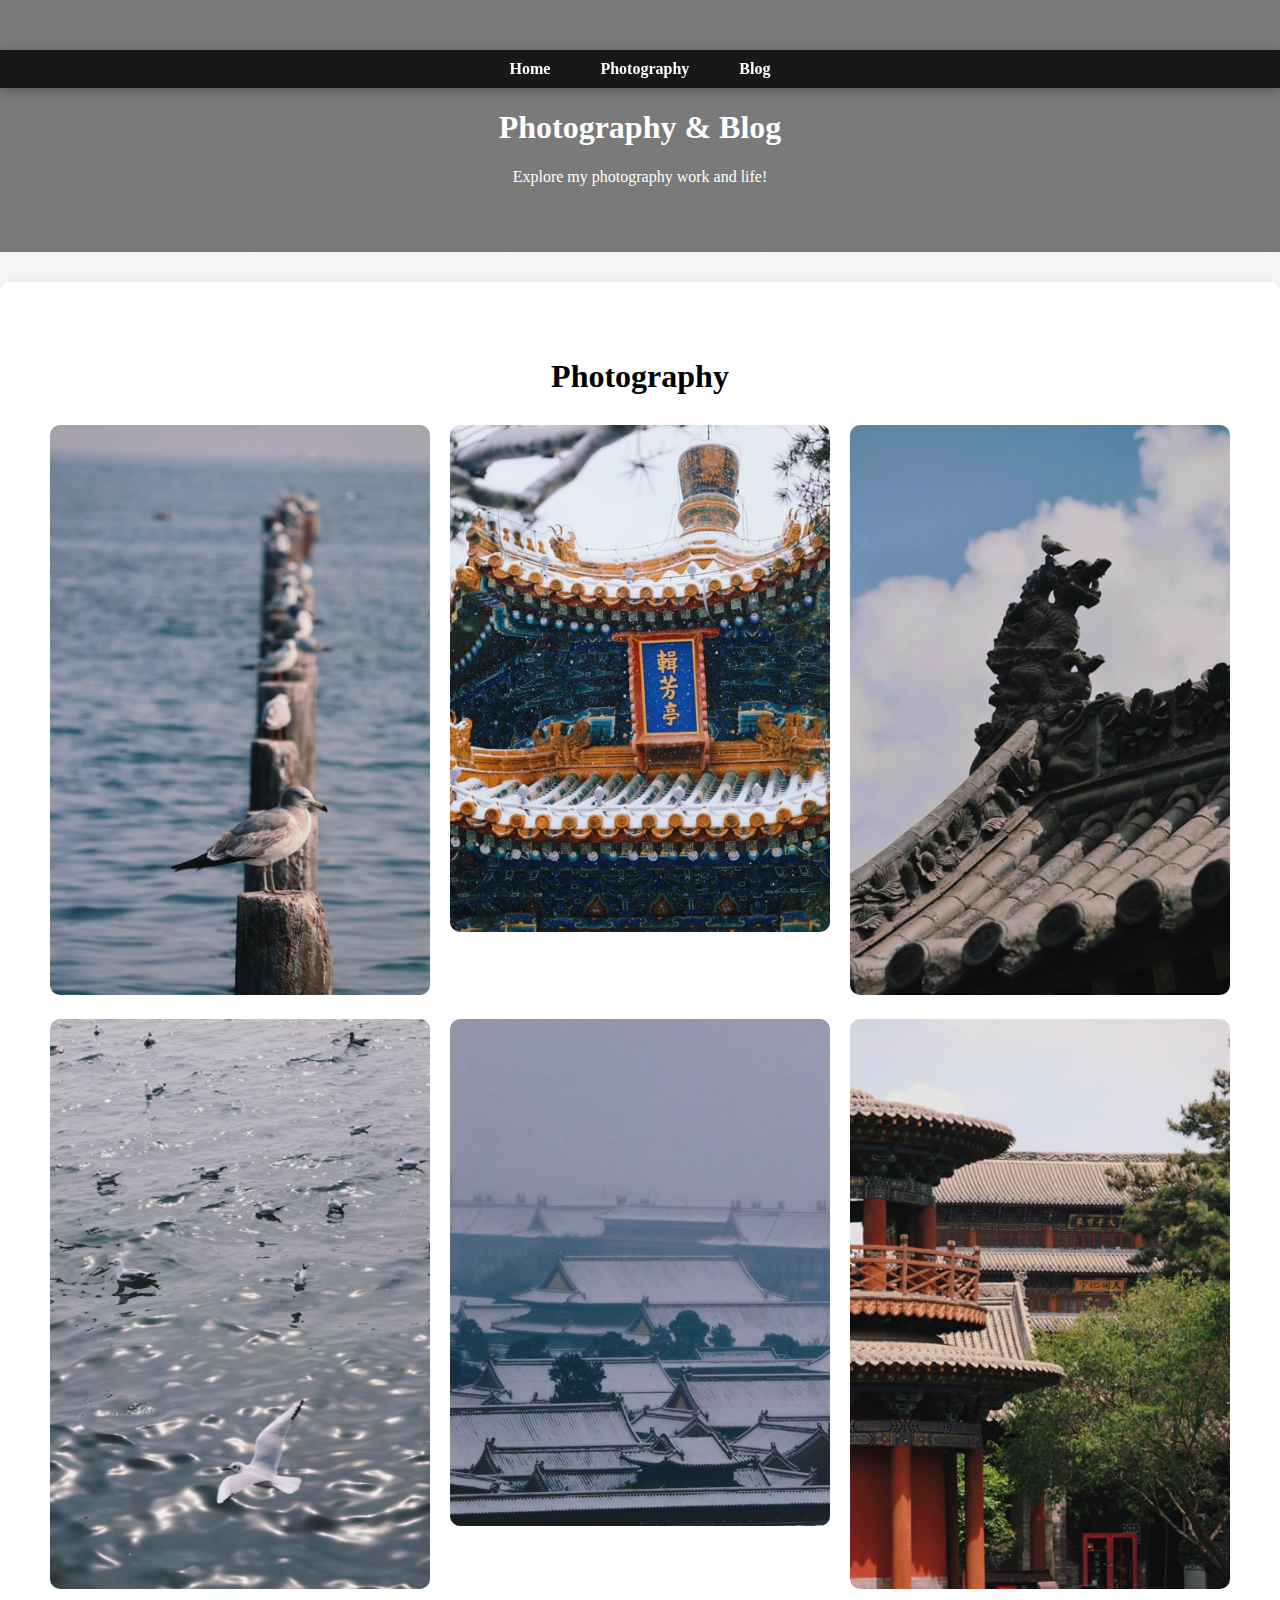
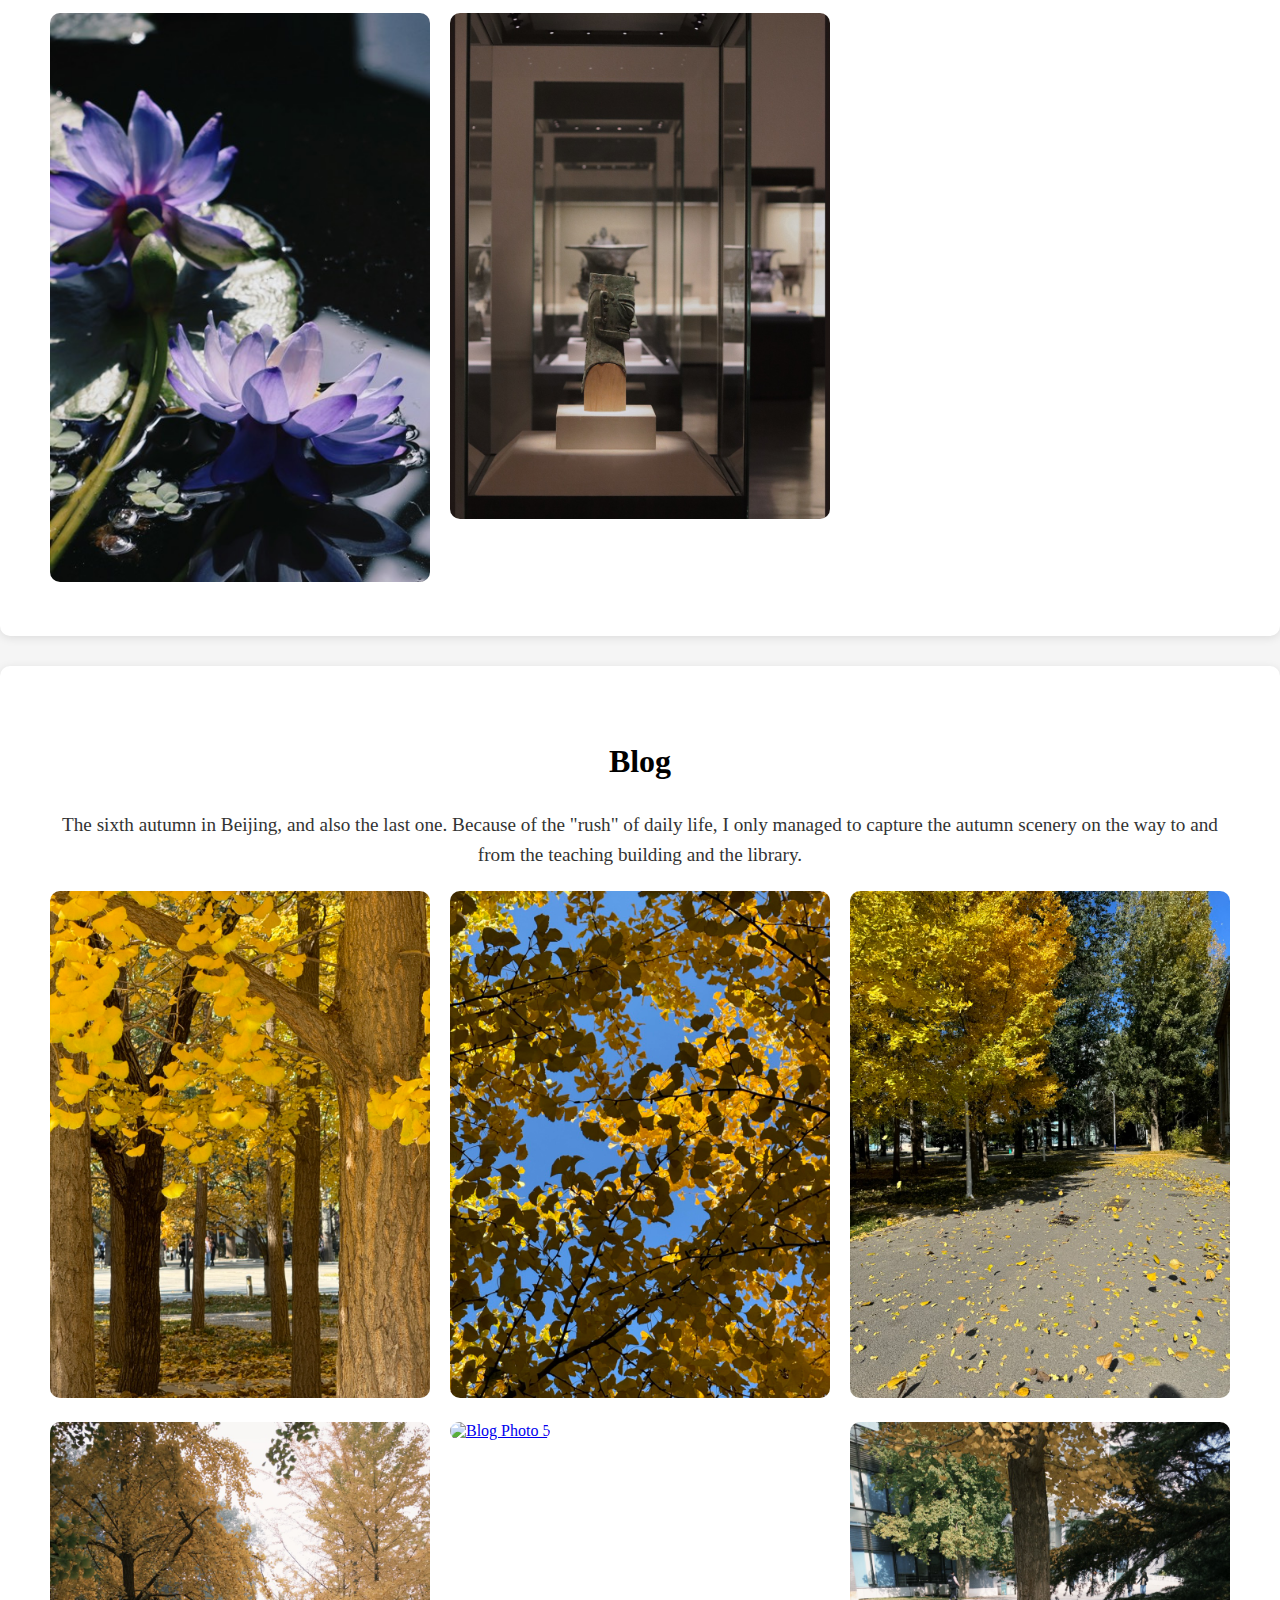
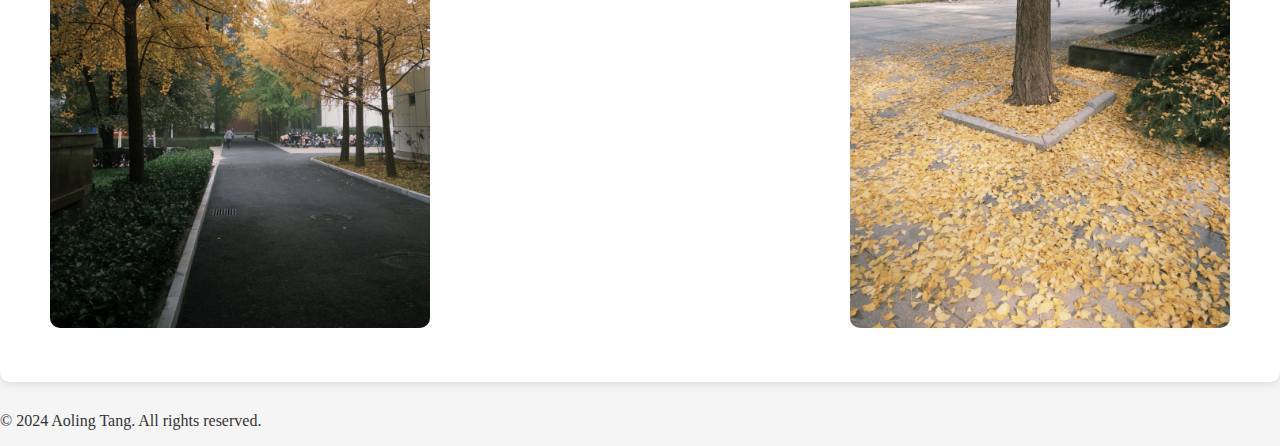
==== more-about-me.html @ 62c93ed0 "Update more-about-me.html" ====
<!DOCTYPE html>
<html lang="en">

<head>
    <meta charset="UTF-8">
    <meta name="viewport" content="width=device-width, initial-scale=1.0">
    <title>Photography & Blog - Aoling Tang</title>
    <link rel="stylesheet" href="styles.css">
</head>

<body>
    <!-- Header Section -->
    <header class="chanel-header">
        <div class="chanel-nav sticky">
            <ul>
                <li><a href="index.html">Home</a></li>
                <li><a href="#photography">Photography</a></li>
                <li><a href="#blog">Blog</a></li>
            </ul>
        </div>
        <h1>Photography & Blog</h1>
        <p>Explore my photography work and life!</p>
    </header>

    <!-- Photography Section -->
    <section id="photography" class="chanel-section">
        <h2>Photography</h2>
        <div class="photo-grid">
            <a href="photo1.jpg" target="_blank" rel="noopener noreferrer">
                <img src="photo1.jpg" alt="Photo 1">
            </a>
            <a href="photo2.jpg" target="_blank" rel="noopener noreferrer">
                <img src="photo2.jpg" alt="Photo 2">
            </a>
            <a href="photo3.jpg" target="_blank" rel="noopener noreferrer">
                <img src="photo3.jpg" alt="Photo 3">
            </a>
            <a href="photo4.jpg" target="_blank" rel="noopener noreferrer">
                <img src="photo4.jpg" alt="Photo 4">
            </a>
            <a href="photo5.jpg" target="_blank" rel="noopener noreferrer">
                <img src="photo5.jpg" alt="Photo 5">
            </a>
            <a href="photo6.jpg" target="_blank" rel="noopener noreferrer">
                <img src="photo6.jpg" alt="Photo 6">
            </a>
            <a href="photo7.jpg" target="_blank" rel="noopener noreferrer">
                <img src="photo7.jpg" alt="Photo 7">
            </a>
            <a href="photo8.jpg" target="_blank" rel="noopener noreferrer">
                <img src="photo8.jpg" alt="Photo 8">
            </a>
        </div>
    </section>

    <!-- Blog Section -->
    <section id="blog" class="chanel-section">
        <h2>Blog</h2>
        <p class="blog-text">The sixth autumn in Beijing, and also the last one. Because of the "rush" of daily life, I only managed to capture the autumn scenery on the way to and from the teaching building and the library.</p>
        <div class="photo-grid">
            <a href="autumn.jpg" target="_blank" rel="noopener noreferrer">
                <img src="autumn.jpg" alt="Blog Photo 1">
            </a>
            <a href="autumn1.jpg" target="_blank" rel="noopener noreferrer">
                <img src="autumn1.jpg" alt="Blog Photo 2">
            </a>
            <a href="autumn2.jpg" target="_blank" rel="noopener noreferrer">
                <img src="autumn2.jpg" alt="Blog Photo 3">
            </a>
            <a href="autumn3.jpg" target="_blank" rel="noopener noreferrer">
                <img src="autumn3.jpg" alt="Blog Photo 4">
            </a>
            <a href="autumn4.jpg" target="_blank" rel="noopener noreferrer">
                <img src="autumn4.jpg" alt="Blog Photo 5">
            </a>
            <a href="autumn5.jpg" target="_blank" rel="noopener noreferrer">
                <img src="autumn5.jpg" alt="Blog Photo 6">
            </a>
        </div>
    </section>

    <!-- Footer -->
    <footer>
        <p>&copy; 2024 Aoling Tang. All rights reserved.</p>
    </footer>
</body>

</html>
---- styles.css ----
/* General Styles */
body {
    font-family: 'Playfair Display', serif;
    color: #333;
    margin: 0;
    padding: 0;
    background-color: #f5f5f5;
    scroll-behavior: smooth;
}

/* Sticky Navigation */
.sticky {
    position: sticky;
    top: 0;
    z-index: 1000;
    background-color: rgba(0, 0, 0, 0.8);
    box-shadow: 0 2px 10px rgba(0, 0, 0, 0.3);
}

/* Navigation */
.chanel-nav ul {
    display: flex;
    justify-content: center;
    list-style: none;
    padding: 10px 20px;
    margin: 0;
    gap: 20px;
}

.chanel-nav a {
    text-decoration: none;
    color: white;
    font-weight: bold;
    padding: 10px 15px;
    border-radius: 5px;
    transition: all 0.3s ease;
}

.chanel-nav a.active, .chanel-nav a:hover {
    background: #ffcc00;
    color: #333;
    transform: scale(1.1);
}

/* Header Styles */
.chanel-header {
    position: relative;
    background: linear-gradient(rgba(0, 0, 0, 0.5), rgba(0, 0, 0, 0.5)), url('background-image.jpg') no-repeat center center/cover;
    color: white;
    text-align: center;
    padding: 50px 0;
}

.profile-container {
    max-width: 500px;
    margin: auto;
    text-align: center;
}

.profile-photo {
    border-radius: 50%;
    width: 150px;
    height: 150px;
    object-fit: cover;
    margin-bottom: 20px;
}

/* Section Styles */
.chanel-section {
    padding: 50px;
    margin: 30px auto;
    background: white;
    border-radius: 10px;
    box-shadow: 0 2px 10px rgba(0, 0, 0, 0.1);
    transition: transform 0.3s ease, box-shadow 0.3s ease;
}

.chanel-section:hover {
    transform: scale(1.02);
    box-shadow: 0 4px 15px rgba(0, 0, 0, 0.15);
}

.chanel-section h2 {
    text-align: center;
    margin-bottom: 30px;
    font-size: 2em;
    color: #000;
}

/* Modules Styles */
.module {
    padding: 20px;
    background-color: #f9f9f9;
    border-radius: 10px;
    box-shadow: 0 2px 10px rgba(0, 0, 0, 0.1);
    transition: transform 0.3s ease, box-shadow 0.3s ease;
}

.module:hover {
    transform: scale(1.05);
    box-shadow: 0 4px 20px rgba(0, 0, 0, 0.15);
}

/* Button Highlight */
.btn {
    display: inline-block;
    background: #000;
    color: white;
    padding: 10px 20px;
    border-radius: 5px;
    text-decoration: none;
    font-weight: bold;
    transition: all 0.3s ease;
    text-align: center;
}

.btn:hover {
    background: #ffcc00;
    color: #333;
    transform: scale(1.1);
}

/* Button for Specific Highlight */
.btn.highlight {
    background: #ffcc00;
    color: #333;
    border: 2px solid transparent;
    font-weight: bold;
    transition: all 0.3s ease;
}

.btn.highlight:hover {
    border-color: #333;
    transform: scale(1.1);
}

/* Link Styles */
a.email-link {
    color: #007BFF;
    text-decoration: none;
    font-weight: bold;
    transition: color 0.3s ease, transform 0.3s ease;
}

a.email-link:hover {
    color: #ffcc00;
    transform: scale(1.1);
    text-decoration: underline;
}

/* Grid Styles for Photography and Blog */
.photo-grid {
    display: grid;
    grid-template-columns: repeat(auto-fit, minmax(200px, 1fr));
    gap: 20px;
}

.photo-grid img {
    width: 100%;
    height: auto;
    border-radius: 10px;
    transition: transform 0.3s ease, box-shadow 0.3s ease;
}

.photo-grid img:hover {
    transform: scale(1.05);
    box-shadow: 0 4px 12px rgba(0, 0, 0, 0.2);
}

/* Blog Styles */
.blog-text {
    font-size: 1.2em;
    text-align: center;
    line-height: 1.6;
    margin-bottom: 20px;
}

/* Responsive Design */
@media screen and (max-width: 768px) {
    .photo-grid {
        grid-template-columns: repeat(auto-fit, minmax(150px, 1fr));
    }

    .chanel-nav ul {
        flex-direction: column;
        align-items: center;
        gap: 10px;
    }

    .chanel-header {
        padding: 30px 0;
    }

    .chanel-section {
        padding: 30px;
    }
}

@media screen and (min-width: 1200px) {
    .photo-grid {
        grid-template-columns: repeat(3, 1fr);
    }
}
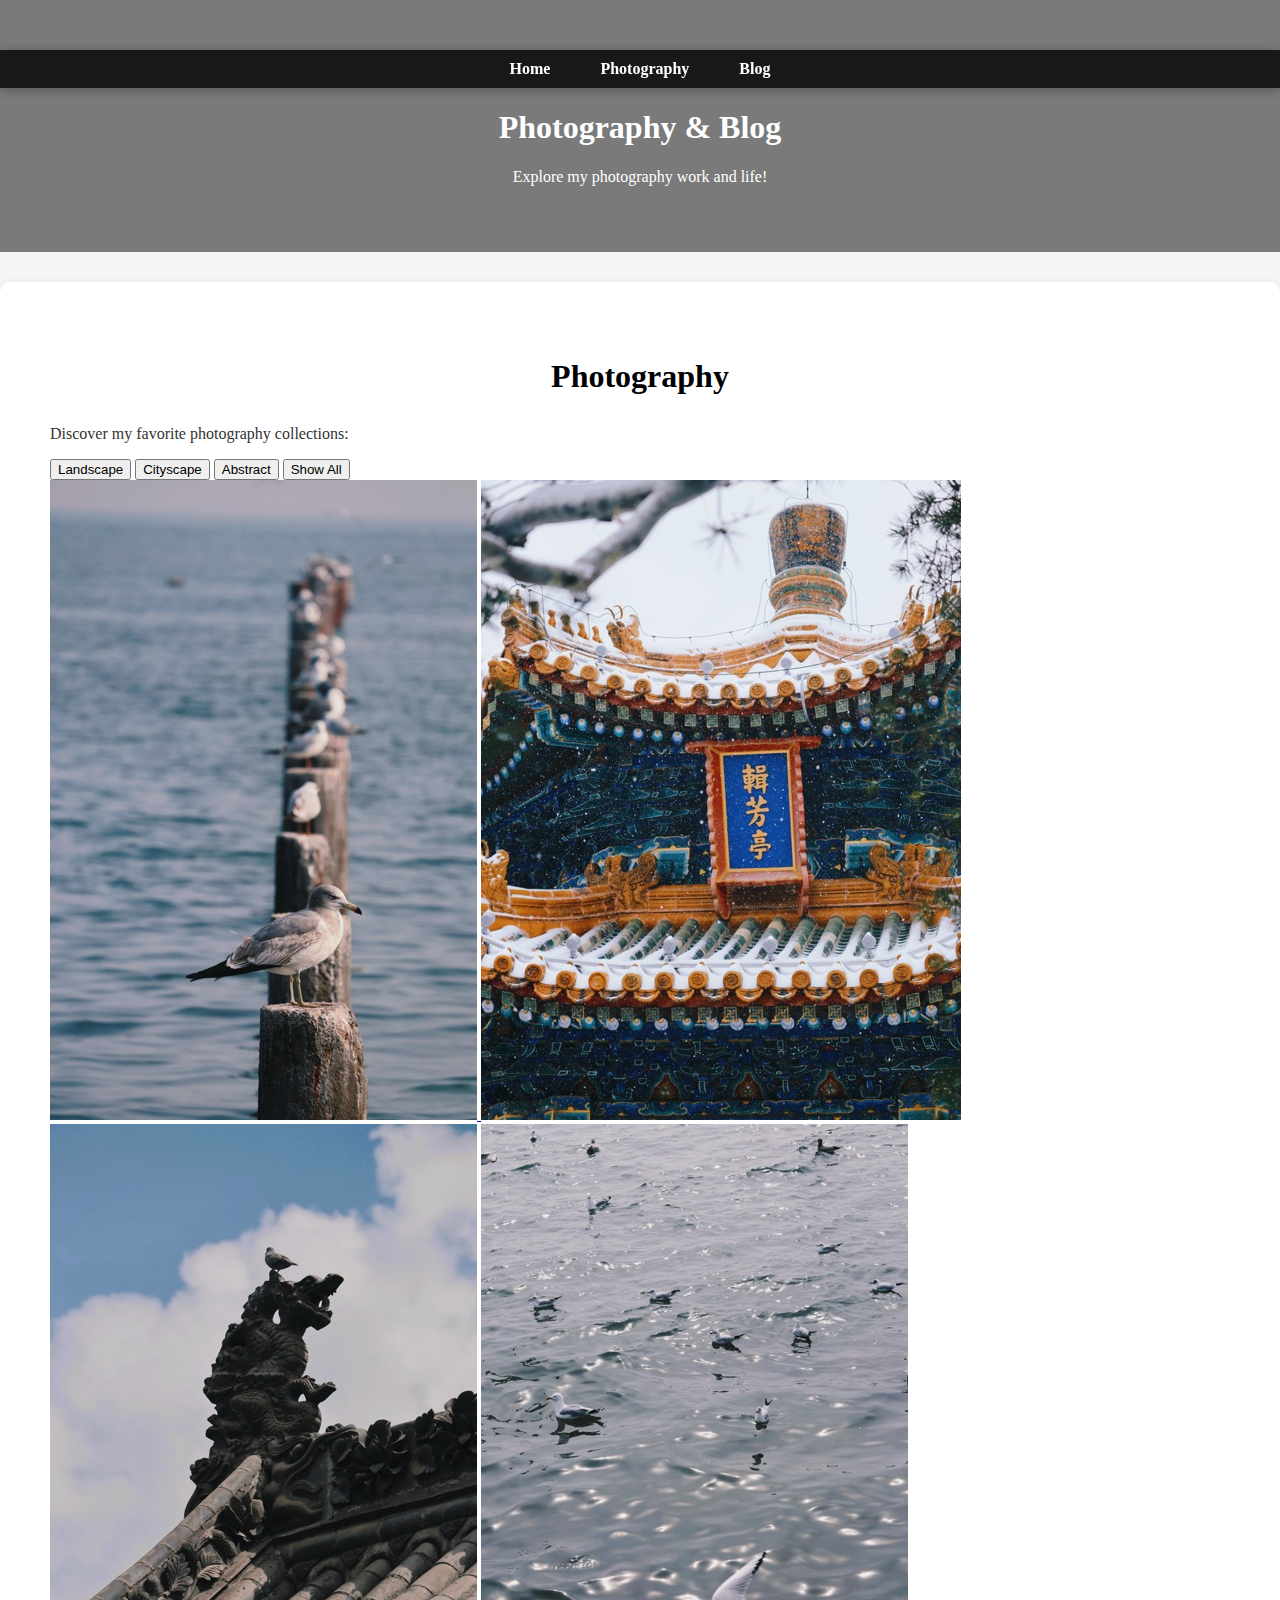
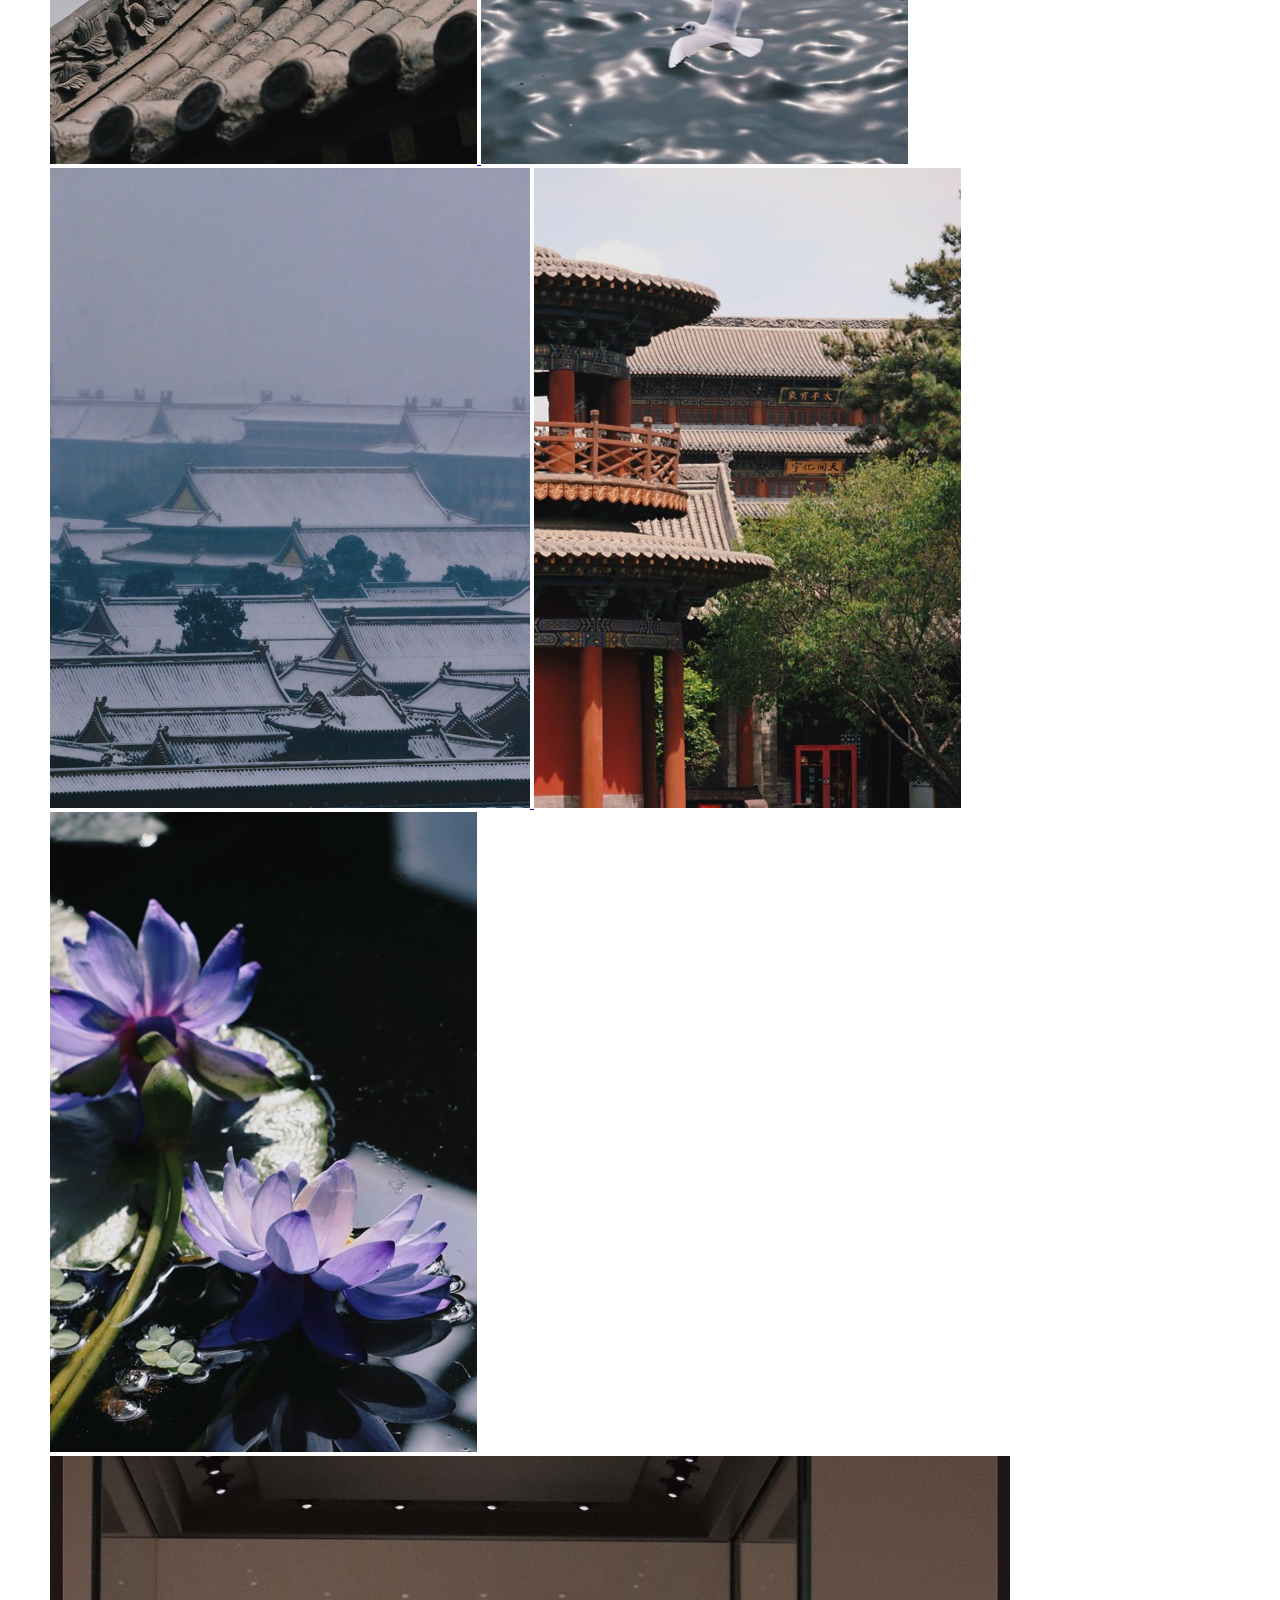
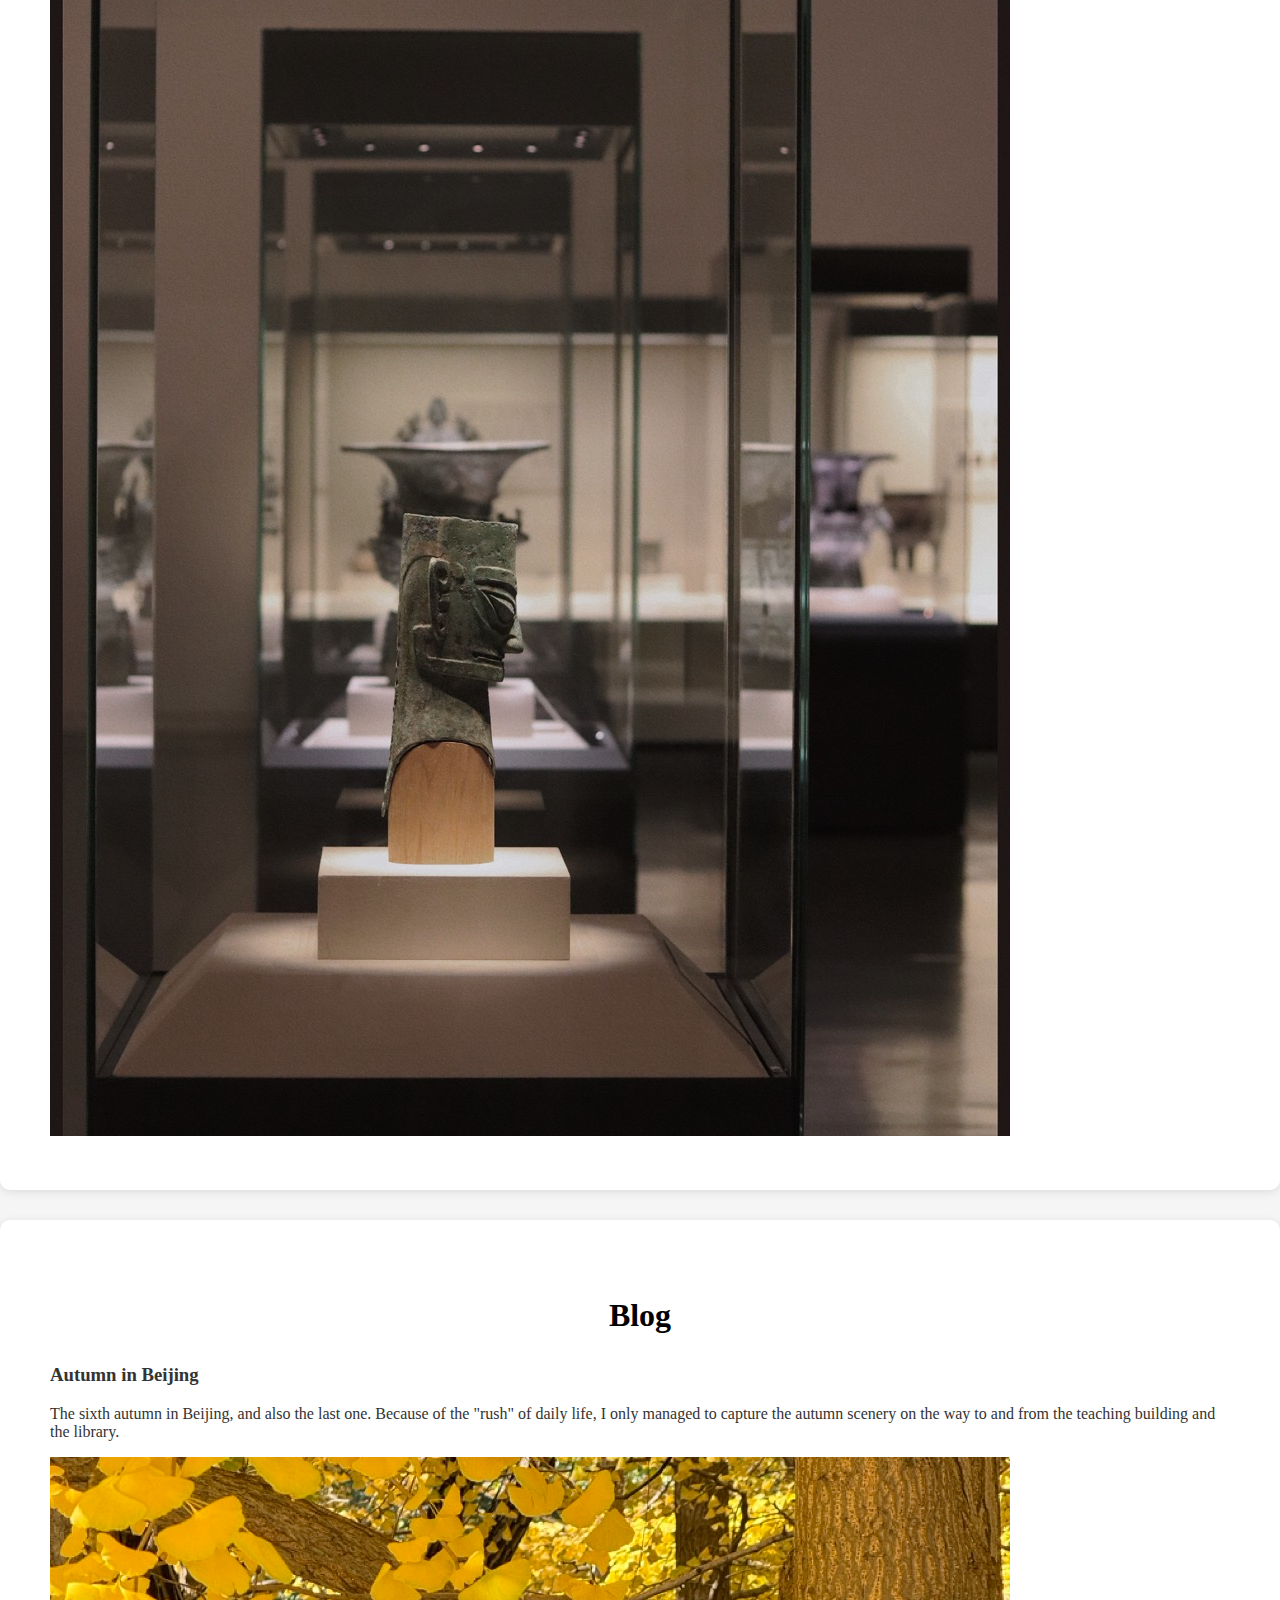
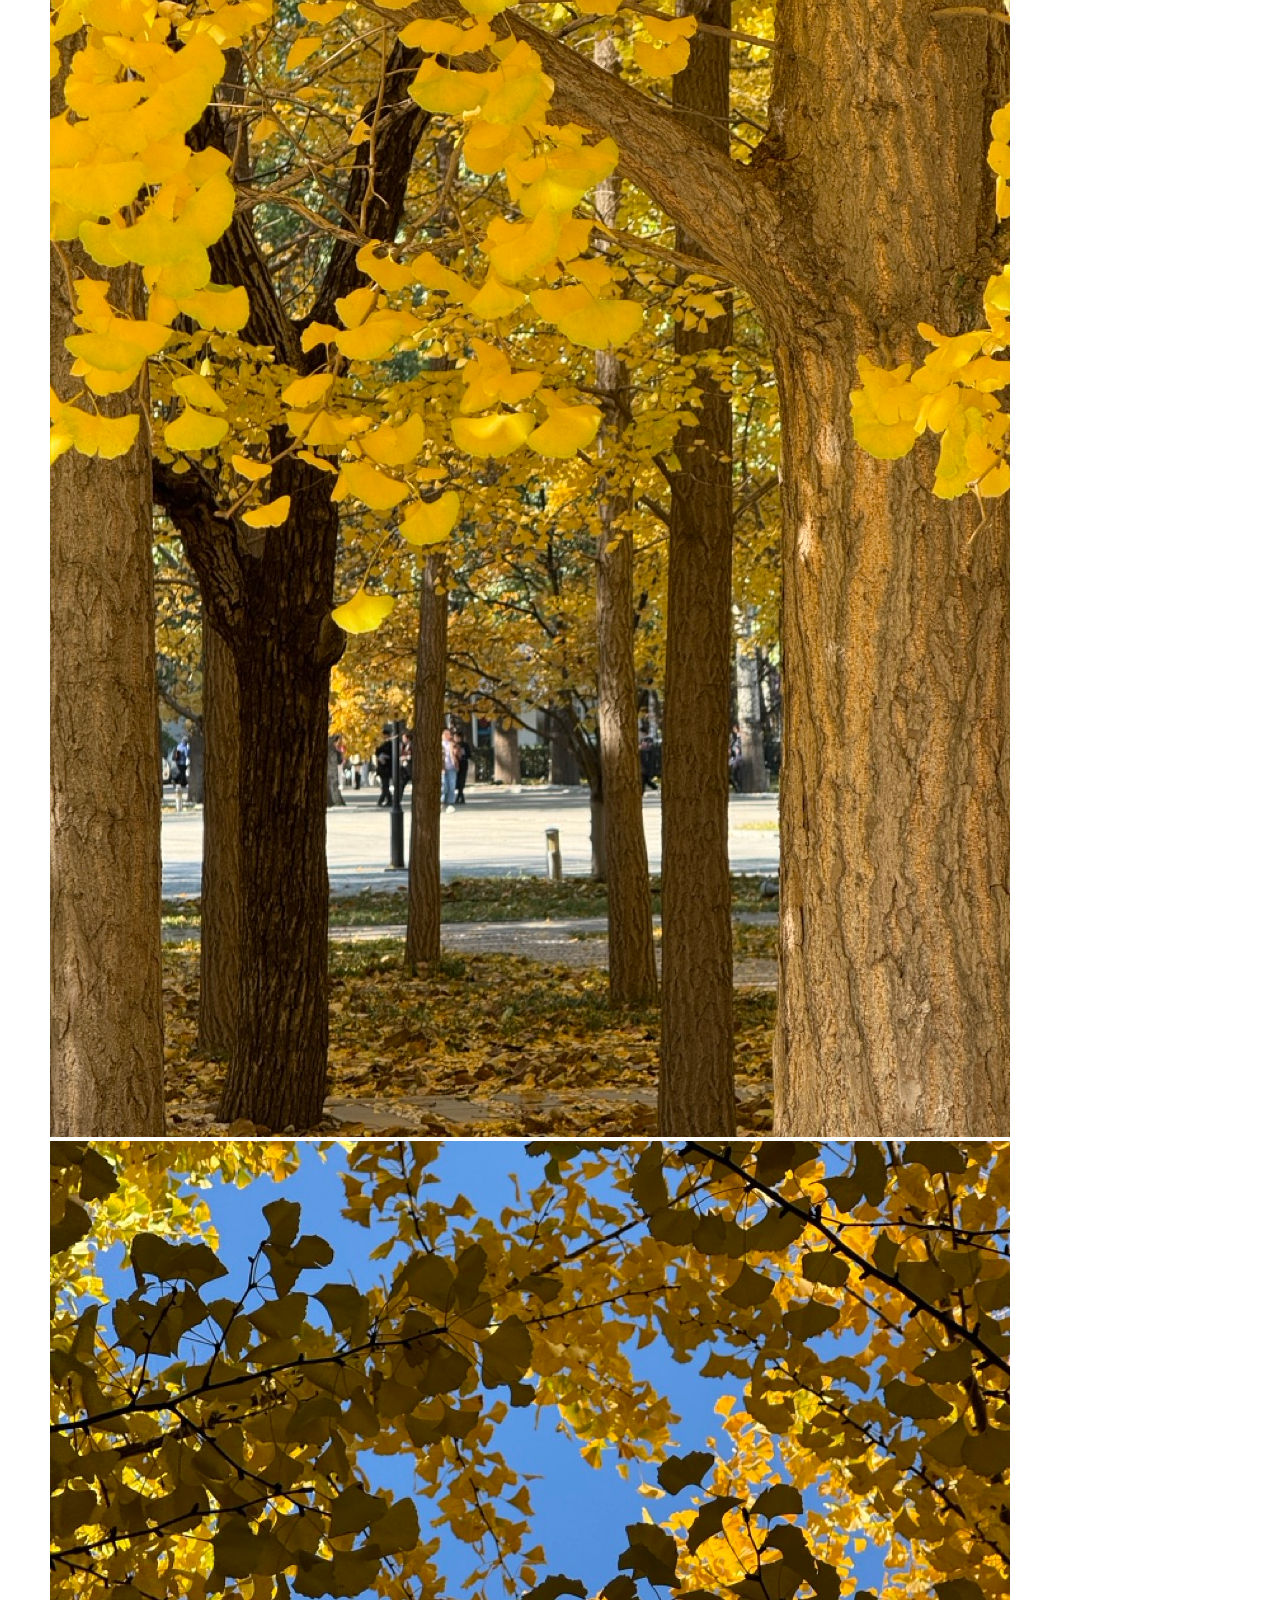
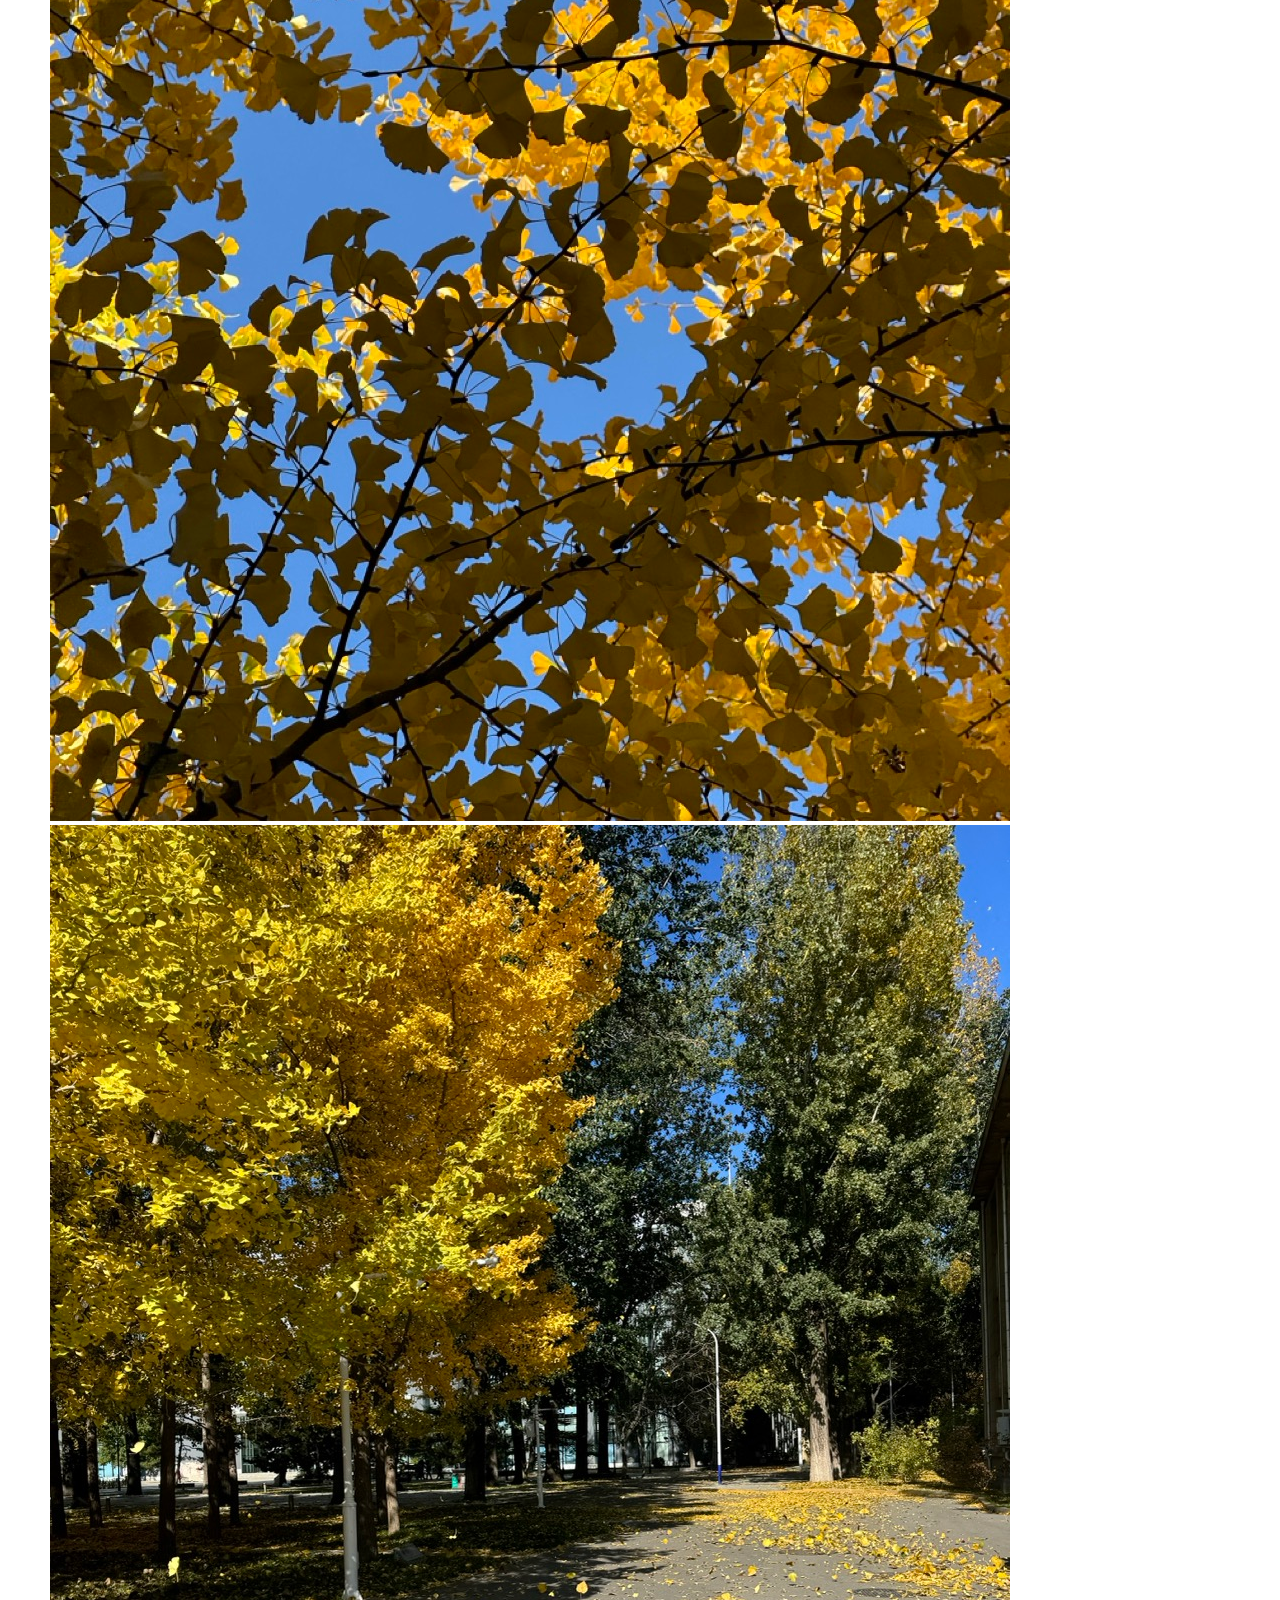
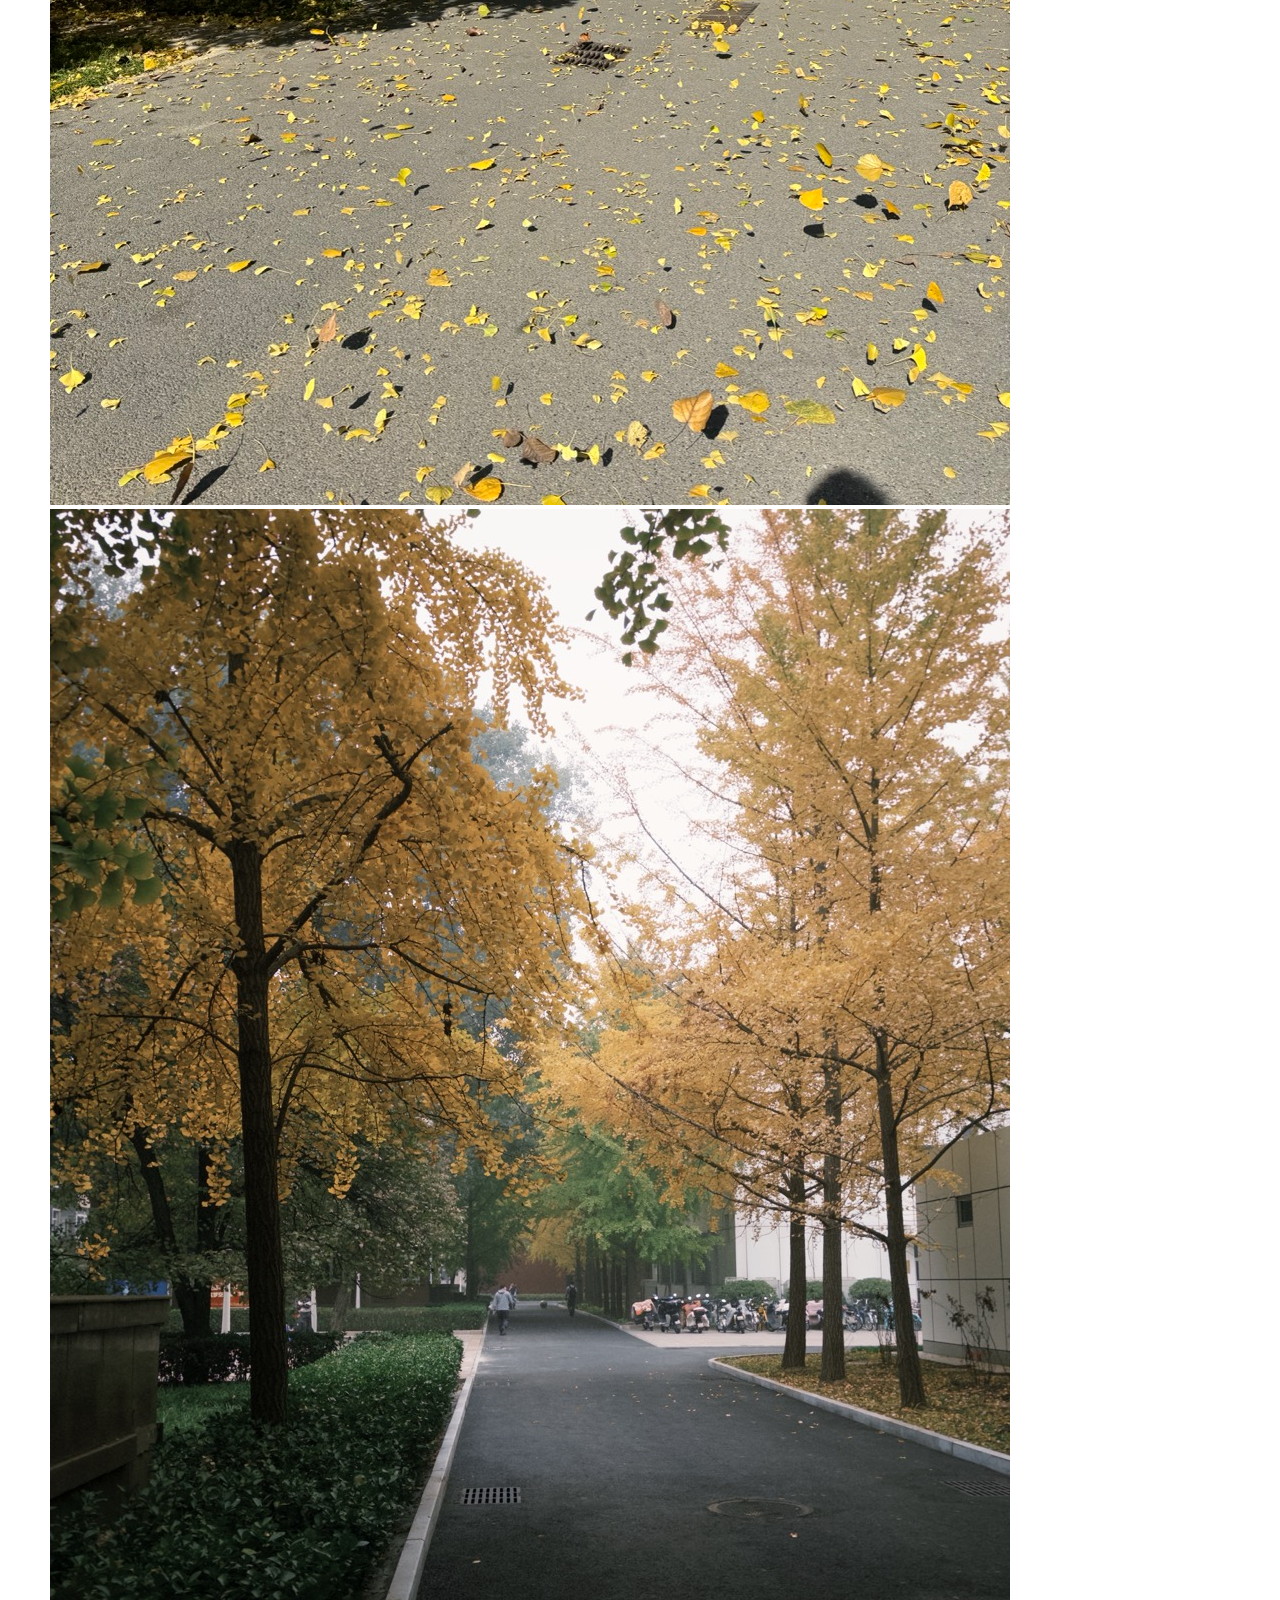
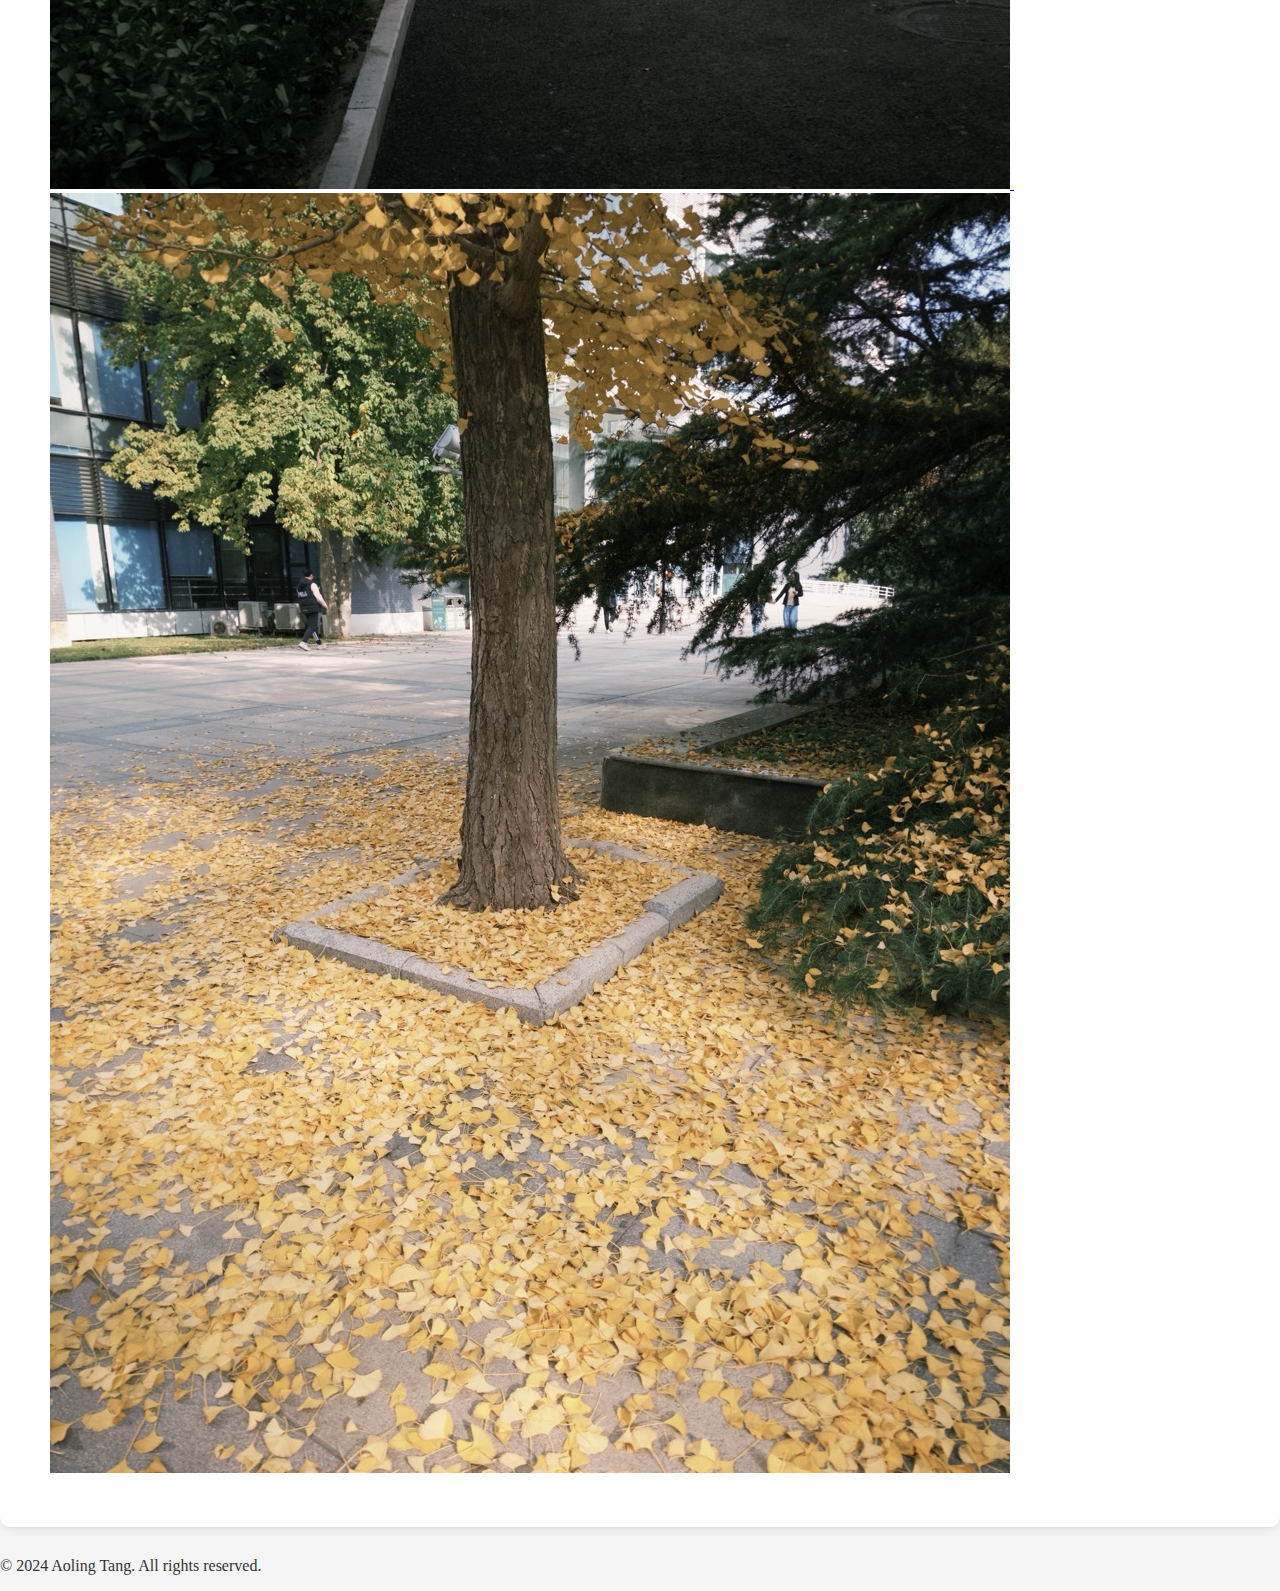
==== commit da36b4ea: "Update more-about-me.html" ====
--- a/more-about-me.html
+++ b/more-about-me.html
@@ -18,36 +18,45 @@
                 <li><a href="#blog">Blog</a></li>
             </ul>
         </div>
-        <h1>Photography & Blog</h1>
-        <p>Explore my photography work and life!</p>
+        <div class="header-content">
+            <h1>Photography & Blog</h1>
+            <p>Explore my photography work and life!</p>
+        </div>
     </header>
 
     <!-- Photography Section -->
     <section id="photography" class="chanel-section">
         <h2>Photography</h2>
+        <p>Discover my favorite photography collections:</p>
+        <div class="photo-categories">
+            <button class="category-btn" onclick="filterPhotos('landscape')">Landscape</button>
+            <button class="category-btn" onclick="filterPhotos('cityscape')">Cityscape</button>
+            <button class="category-btn" onclick="filterPhotos('abstract')">Abstract</button>
+            <button class="category-btn" onclick="filterPhotos('all')">Show All</button>
+        </div>
         <div class="photo-grid">
-            <a href="photo1.jpg" target="_blank" rel="noopener noreferrer">
+            <a href="photo1.jpg" class="photo-item landscape" target="_blank" rel="noopener noreferrer">
                 <img src="photo1.jpg" alt="Photo 1">
             </a>
-            <a href="photo2.jpg" target="_blank" rel="noopener noreferrer">
+            <a href="photo2.jpg" class="photo-item cityscape" target="_blank" rel="noopener noreferrer">
                 <img src="photo2.jpg" alt="Photo 2">
             </a>
-            <a href="photo3.jpg" target="_blank" rel="noopener noreferrer">
+            <a href="photo3.jpg" class="photo-item abstract" target="_blank" rel="noopener noreferrer">
                 <img src="photo3.jpg" alt="Photo 3">
             </a>
-            <a href="photo4.jpg" target="_blank" rel="noopener noreferrer">
+            <a href="photo4.jpg" class="photo-item landscape" target="_blank" rel="noopener noreferrer">
                 <img src="photo4.jpg" alt="Photo 4">
             </a>
-            <a href="photo5.jpg" target="_blank" rel="noopener noreferrer">
+            <a href="photo5.jpg" class="photo-item cityscape" target="_blank" rel="noopener noreferrer">
                 <img src="photo5.jpg" alt="Photo 5">
             </a>
-            <a href="photo6.jpg" target="_blank" rel="noopener noreferrer">
+            <a href="photo6.jpg" class="photo-item abstract" target="_blank" rel="noopener noreferrer">
                 <img src="photo6.jpg" alt="Photo 6">
             </a>
-            <a href="photo7.jpg" target="_blank" rel="noopener noreferrer">
+            <a href="photo7.jpg" class="photo-item abstract" target="_blank" rel="noopener noreferrer">
                 <img src="photo7.jpg" alt="Photo 7">
             </a>
-            <a href="photo8.jpg" target="_blank" rel="noopener noreferrer">
+            <a href="photo8.jpg" class="photo-item abstract" target="_blank" rel="noopener noreferrer">
                 <img src="photo8.jpg" alt="Photo 8">
             </a>
         </div>
@@ -56,26 +65,33 @@
     <!-- Blog Section -->
     <section id="blog" class="chanel-section">
         <h2>Blog</h2>
-        <p class="blog-text">The sixth autumn in Beijing, and also the last one. Because of the "rush" of daily life, I only managed to capture the autumn scenery on the way to and from the teaching building and the library.</p>
-        <div class="photo-grid">
-            <a href="autumn.jpg" target="_blank" rel="noopener noreferrer">
-                <img src="autumn.jpg" alt="Blog Photo 1">
-            </a>
-            <a href="autumn1.jpg" target="_blank" rel="noopener noreferrer">
-                <img src="autumn1.jpg" alt="Blog Photo 2">
-            </a>
-            <a href="autumn2.jpg" target="_blank" rel="noopener noreferrer">
-                <img src="autumn2.jpg" alt="Blog Photo 3">
-            </a>
-            <a href="autumn3.jpg" target="_blank" rel="noopener noreferrer">
-                <img src="autumn3.jpg" alt="Blog Photo 4">
-            </a>
-            <a href="autumn4.jpg" target="_blank" rel="noopener noreferrer">
-                <img src="autumn4.jpg" alt="Blog Photo 5">
-            </a>
-            <a href="autumn5.jpg" target="_blank" rel="noopener noreferrer">
-                <img src="autumn5.jpg" alt="Blog Photo 6">
-            </a>
+        <div class="blog-content">
+            <article class="blog-entry">
+                <div class="blog-text">
+                    <h3>Autumn in Beijing</h3>
+                    <p>The sixth autumn in Beijing, and also the last one. Because of the "rush" of daily life, I only managed to capture the autumn scenery on the way to and from the teaching building and the library.</p>
+                </div>
+                <div class="blog-images">
+                    <a href="autumn.jpg" target="_blank" rel="noopener noreferrer">
+                        <img src="autumn.jpg" alt="">
+                    </a>
+                    <a href="autumn1.jpg" target="_blank" rel="noopener noreferrer">
+                        <img src="autumn1.jpg" alt="">
+                    </a>
+                     <a href="autumn1.jpg" target="_blank" rel="noopener noreferrer">
+                        <img src="autumn2.jpg" alt="">
+                    </a>
+                     <a href="autumn1.jpg" target="_blank" rel="noopener noreferrer">
+                        <img src="autumn3.jpg" alt="">
+                    </a>
+                     <a href="autumn1.jpg" target="_blank" rel="noopener noreferrer">
+                        <img src="autumn4.jpg" alt="">
+                    </a>
+                     <a href="autumn1.jpg" target="_blank" rel="noopener noreferrer">
+                        <img src="autumn5.jpg" alt="">
+                    </a>
+                </div>
+            </article>
         </div>
     </section>
 
@@ -83,6 +99,20 @@
     <footer>
         <p>&copy; 2024 Aoling Tang. All rights reserved.</p>
     </footer>
+
+    <!-- JavaScript -->
+    <script>
+        function filterPhotos(category) {
+            const photos = document.querySelectorAll('.photo-item');
+            photos.forEach(photo => {
+                if (category === 'all' || photo.classList.contains(category)) {
+                    photo.style.display = 'block';
+                } else {
+                    photo.style.display = 'none';
+                }
+            });
+        }
+    </script>
 </body>
 
 </html>
--- a/styles.css
+++ b/styles.css
@@ -87,18 +87,35 @@
     color: #000;
 }
 
-/* Modules Styles */
-.module {
-    padding: 20px;
+/* Sub-modules Styles (Directly from HTML structure) */
+.experience-item, 
+.education-item, 
+.publication-item, 
+.award-item {
     background-color: #f9f9f9;
     border-radius: 10px;
-    box-shadow: 0 2px 10px rgba(0, 0, 0, 0.1);
+    padding: 20px;
+    margin-bottom: 20px;
+    box-shadow: 0 2px 8px rgba(0, 0, 0, 0.1);
     transition: transform 0.3s ease, box-shadow 0.3s ease;
 }
 
-.module:hover {
+.experience-item:hover, 
+.education-item:hover, 
+.publication-item:hover, 
+.award-item:hover {
     transform: scale(1.05);
-    box-shadow: 0 4px 20px rgba(0, 0, 0, 0.15);
+    box-shadow: 0 4px 12px rgba(0, 0, 0, 0.2);
+}
+
+/* Grid Layout for Sub-modules */
+.experience-grid, 
+.education-grid, 
+.publications-grid, 
+.awards-grid {
+    display: grid;
+    grid-template-columns: repeat(auto-fit, minmax(250px, 1fr));
+    gap: 20px;
 }
 
 /* Button Highlight */
@@ -134,50 +151,12 @@
     transform: scale(1.1);
 }
 
-/* Link Styles */
-a.email-link {
-    color: #007BFF;
-    text-decoration: none;
-    font-weight: bold;
-    transition: color 0.3s ease, transform 0.3s ease;
-}
-
-a.email-link:hover {
-    color: #ffcc00;
-    transform: scale(1.1);
-    text-decoration: underline;
-}
-
-/* Grid Styles for Photography and Blog */
-.photo-grid {
-    display: grid;
-    grid-template-columns: repeat(auto-fit, minmax(200px, 1fr));
-    gap: 20px;
-}
-
-.photo-grid img {
-    width: 100%;
-    height: auto;
-    border-radius: 10px;
-    transition: transform 0.3s ease, box-shadow 0.3s ease;
-}
-
-.photo-grid img:hover {
-    transform: scale(1.05);
-    box-shadow: 0 4px 12px rgba(0, 0, 0, 0.2);
-}
-
-/* Blog Styles */
-.blog-text {
-    font-size: 1.2em;
-    text-align: center;
-    line-height: 1.6;
-    margin-bottom: 20px;
-}
-
 /* Responsive Design */
 @media screen and (max-width: 768px) {
-    .photo-grid {
+    .experience-grid, 
+    .education-grid, 
+    .publications-grid, 
+    .awards-grid {
         grid-template-columns: repeat(auto-fit, minmax(150px, 1fr));
     }
 
@@ -197,7 +176,10 @@
 }
 
 @media screen and (min-width: 1200px) {
-    .photo-grid {
+    .experience-grid, 
+    .education-grid, 
+    .publications-grid, 
+    .awards-grid {
         grid-template-columns: repeat(3, 1fr);
     }
 }
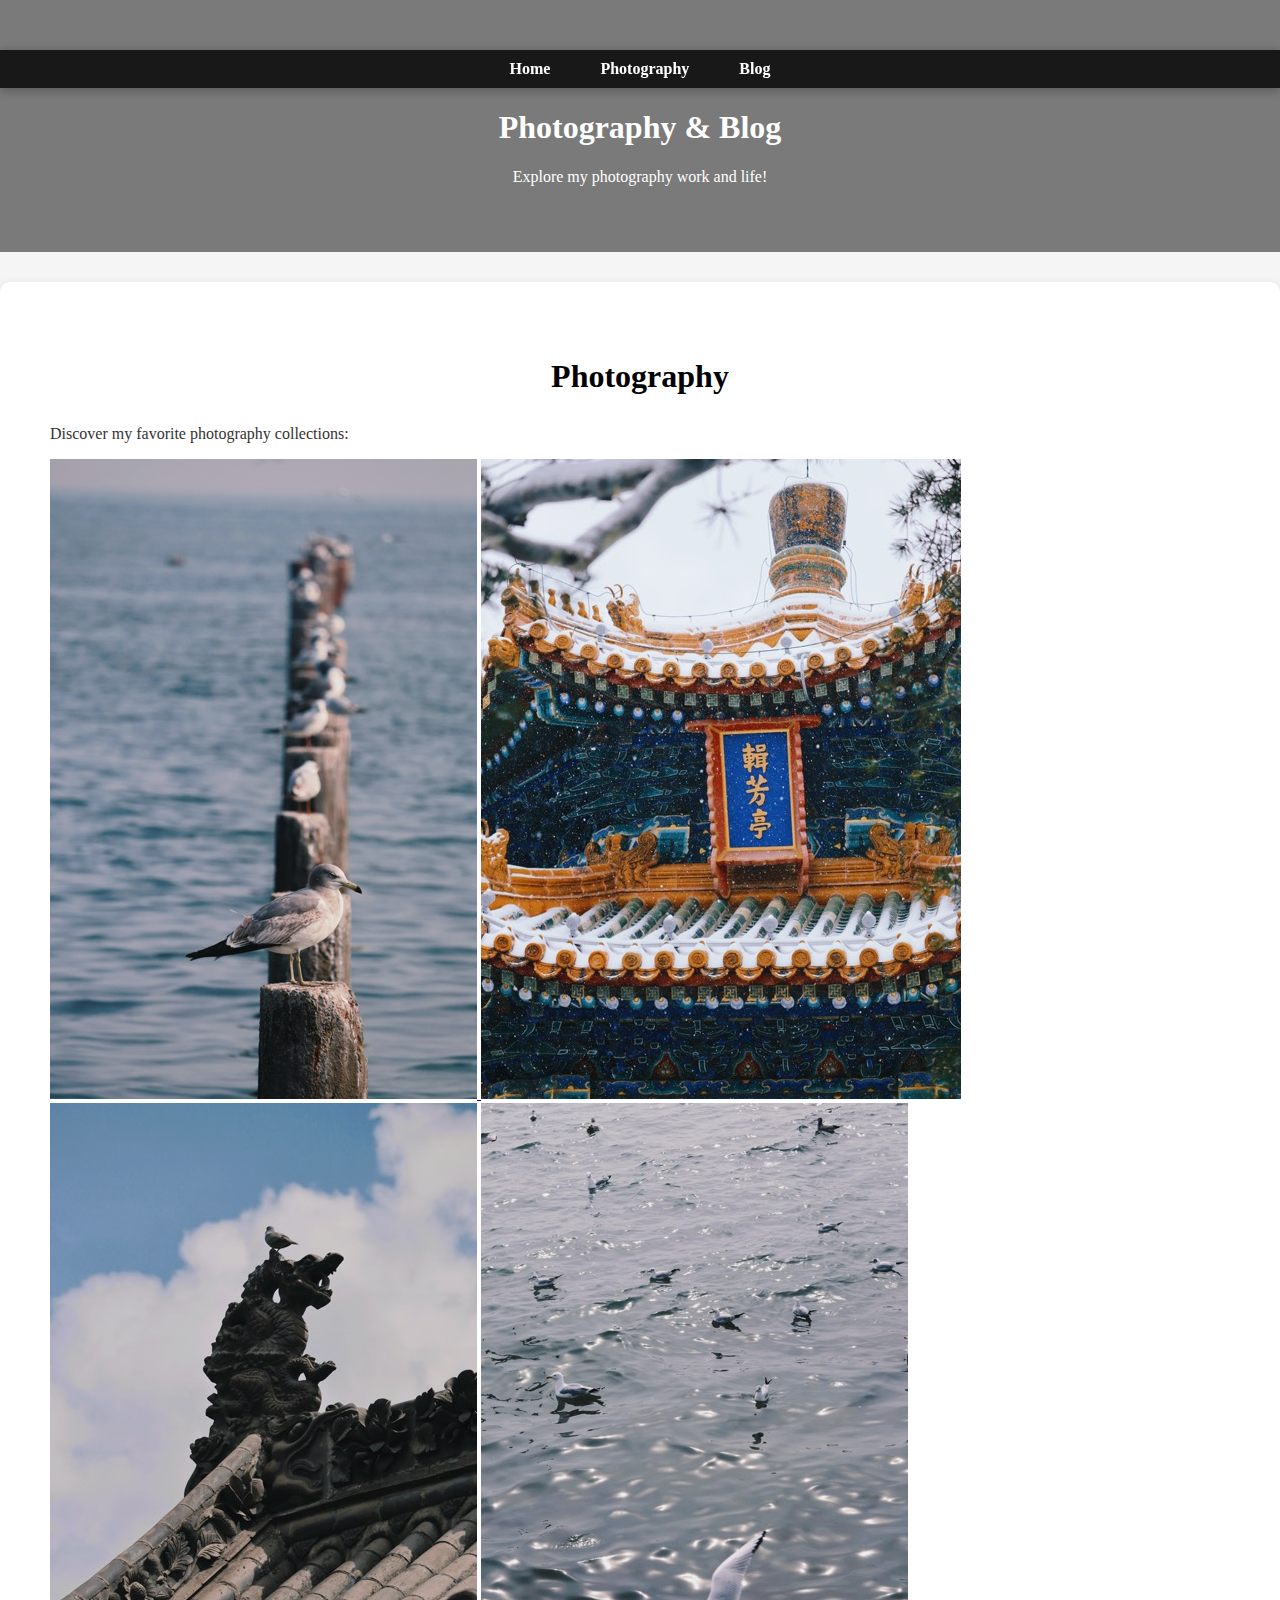
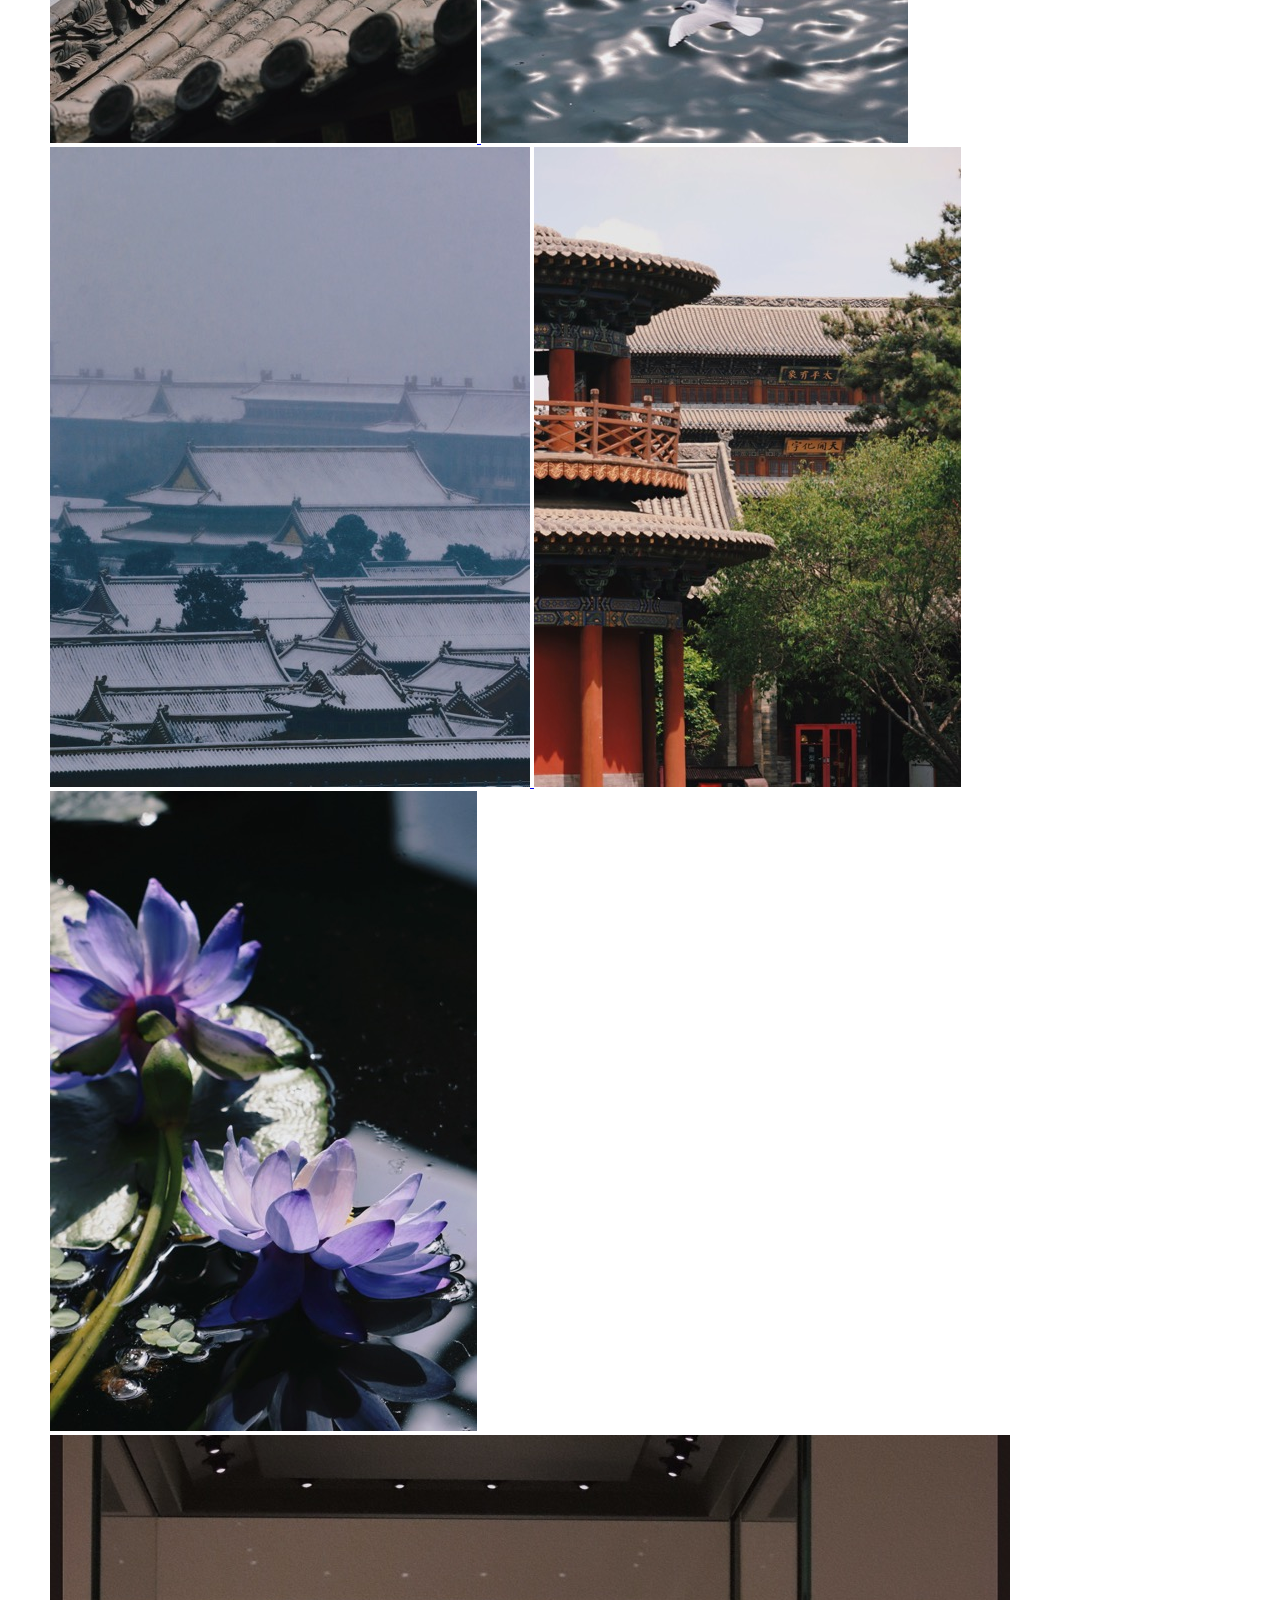
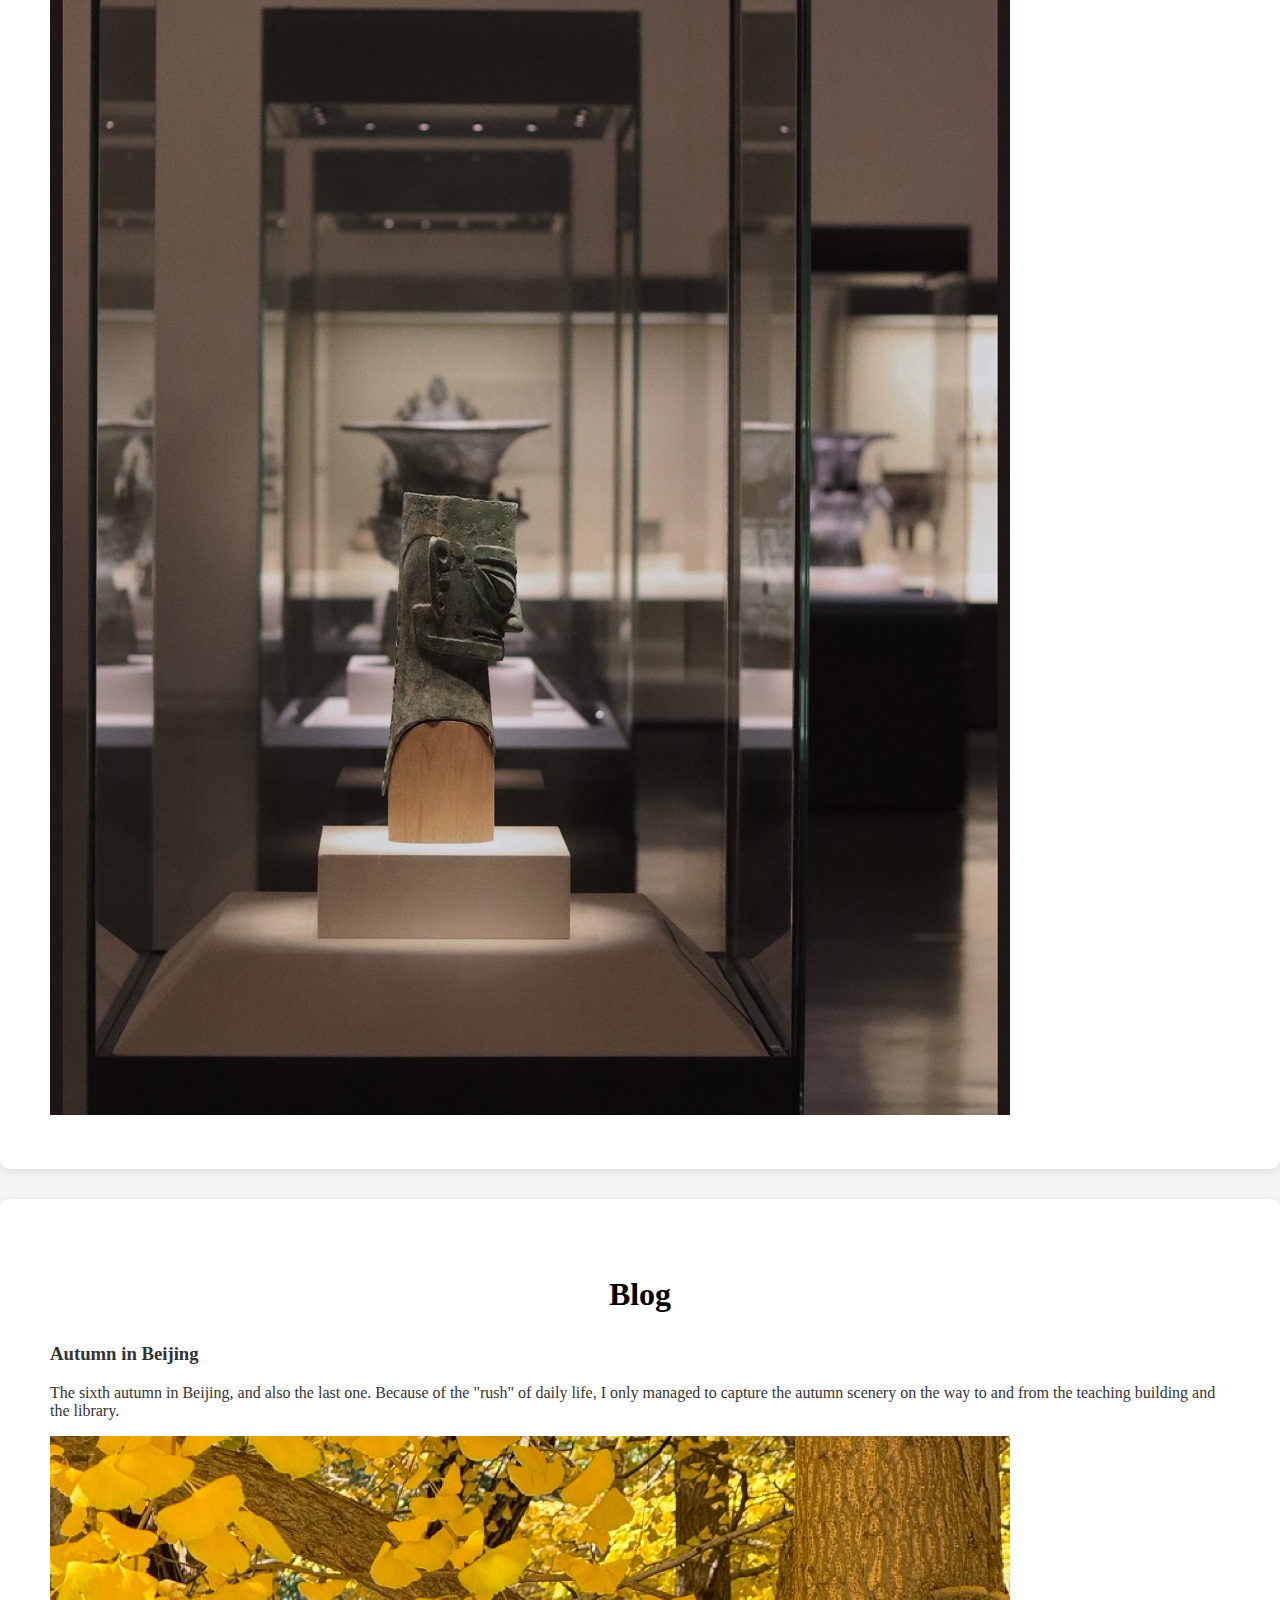
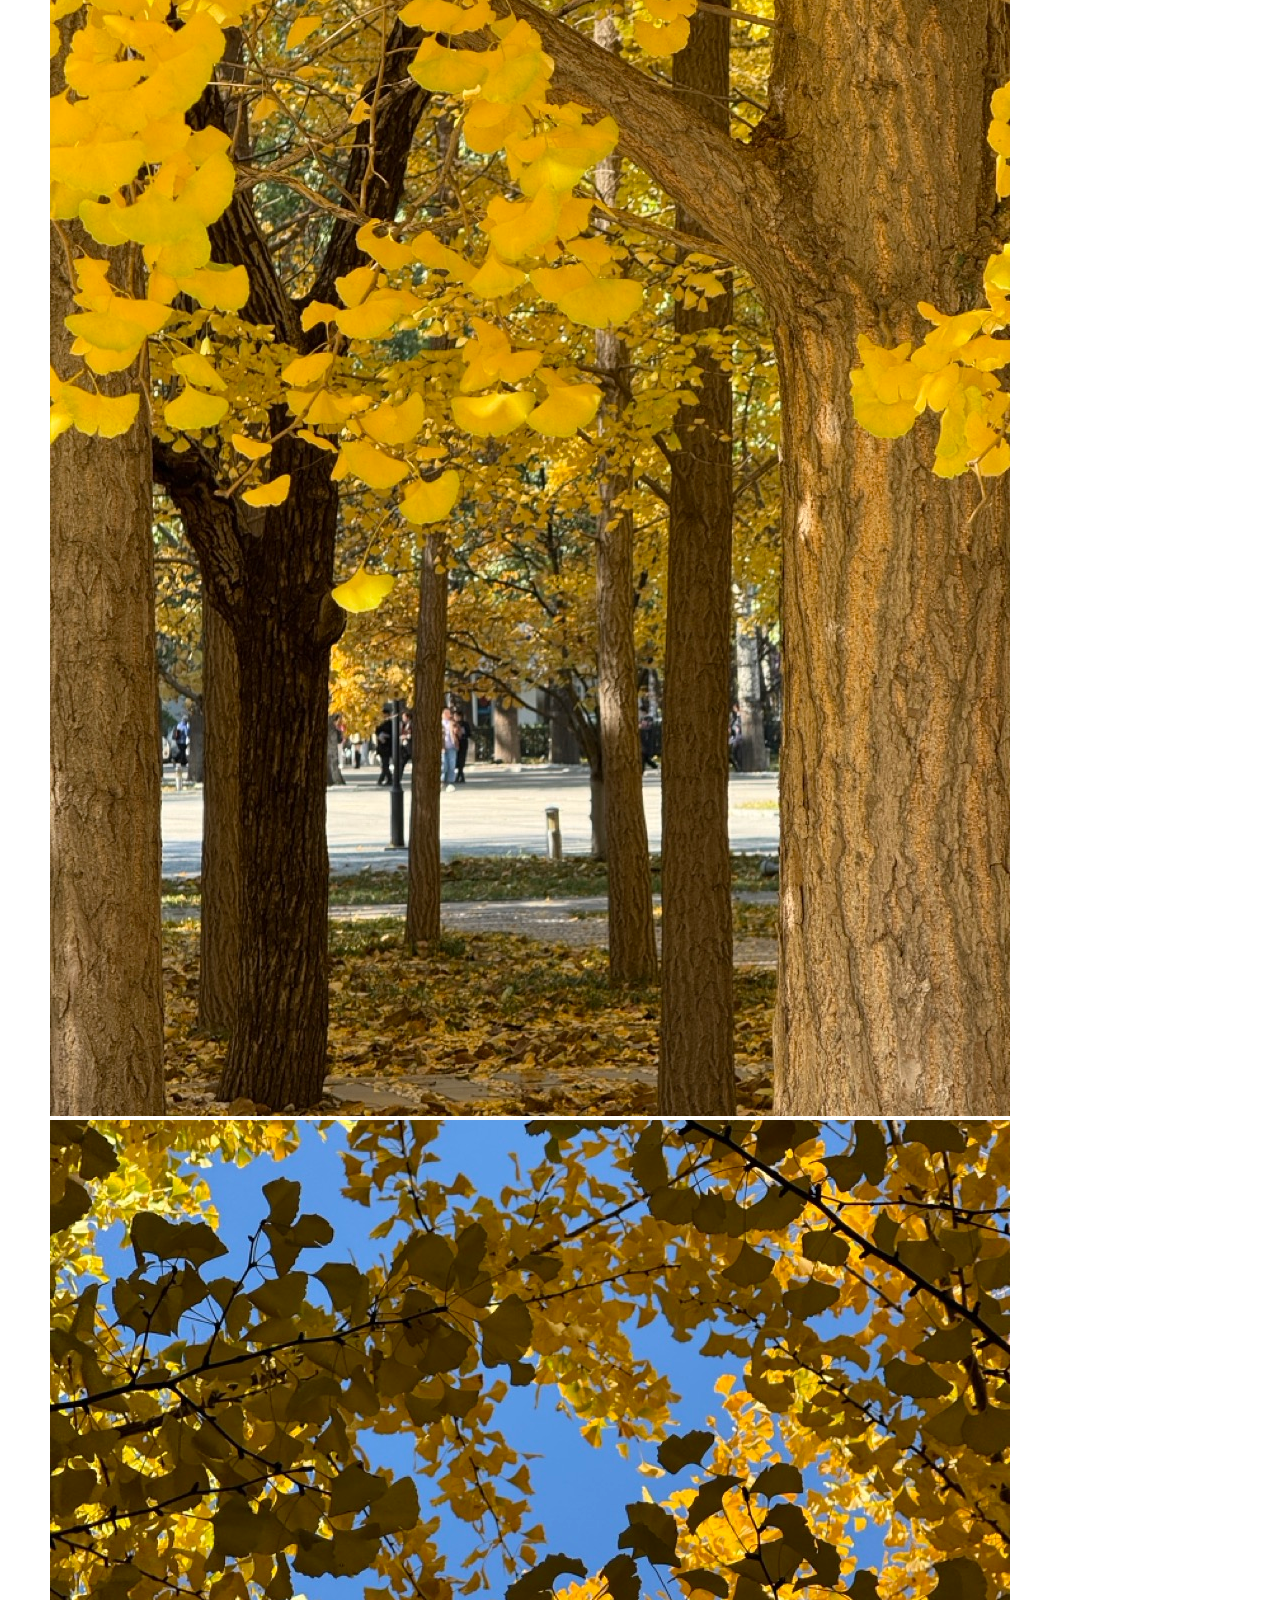
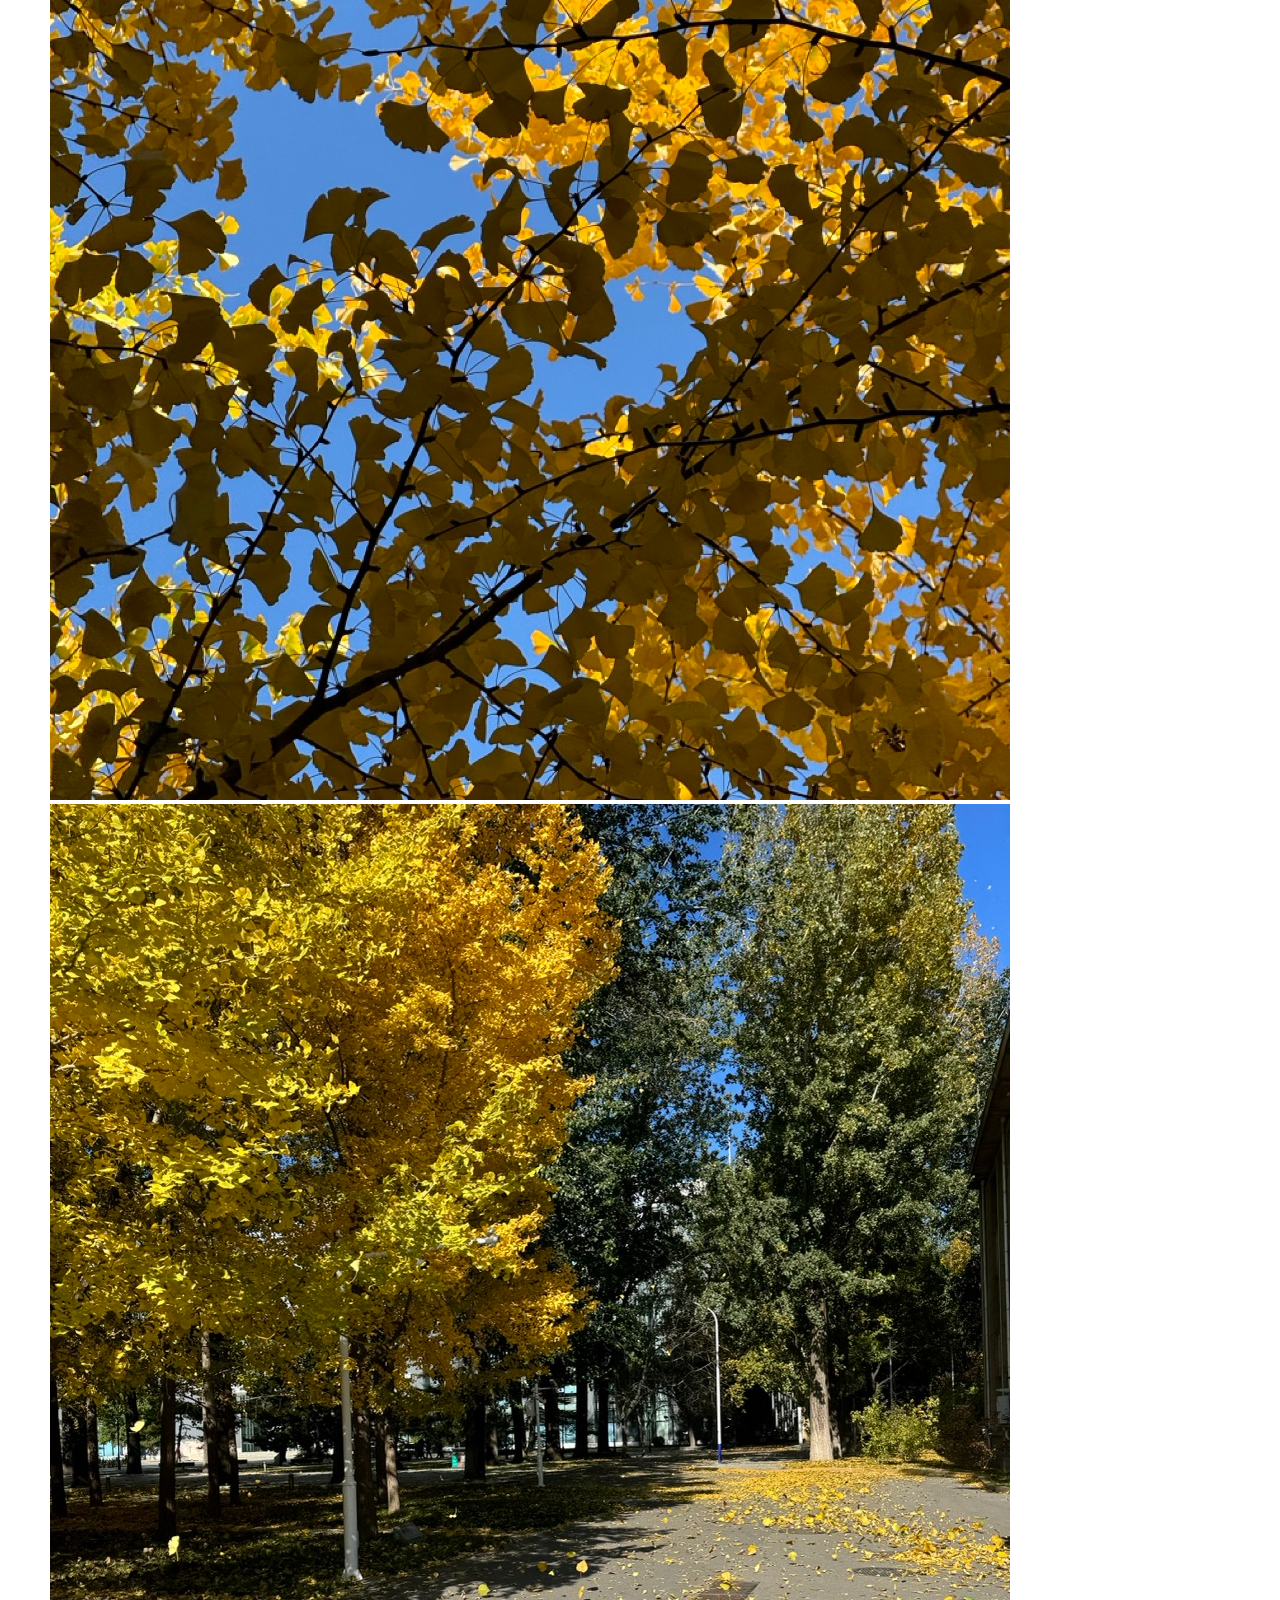
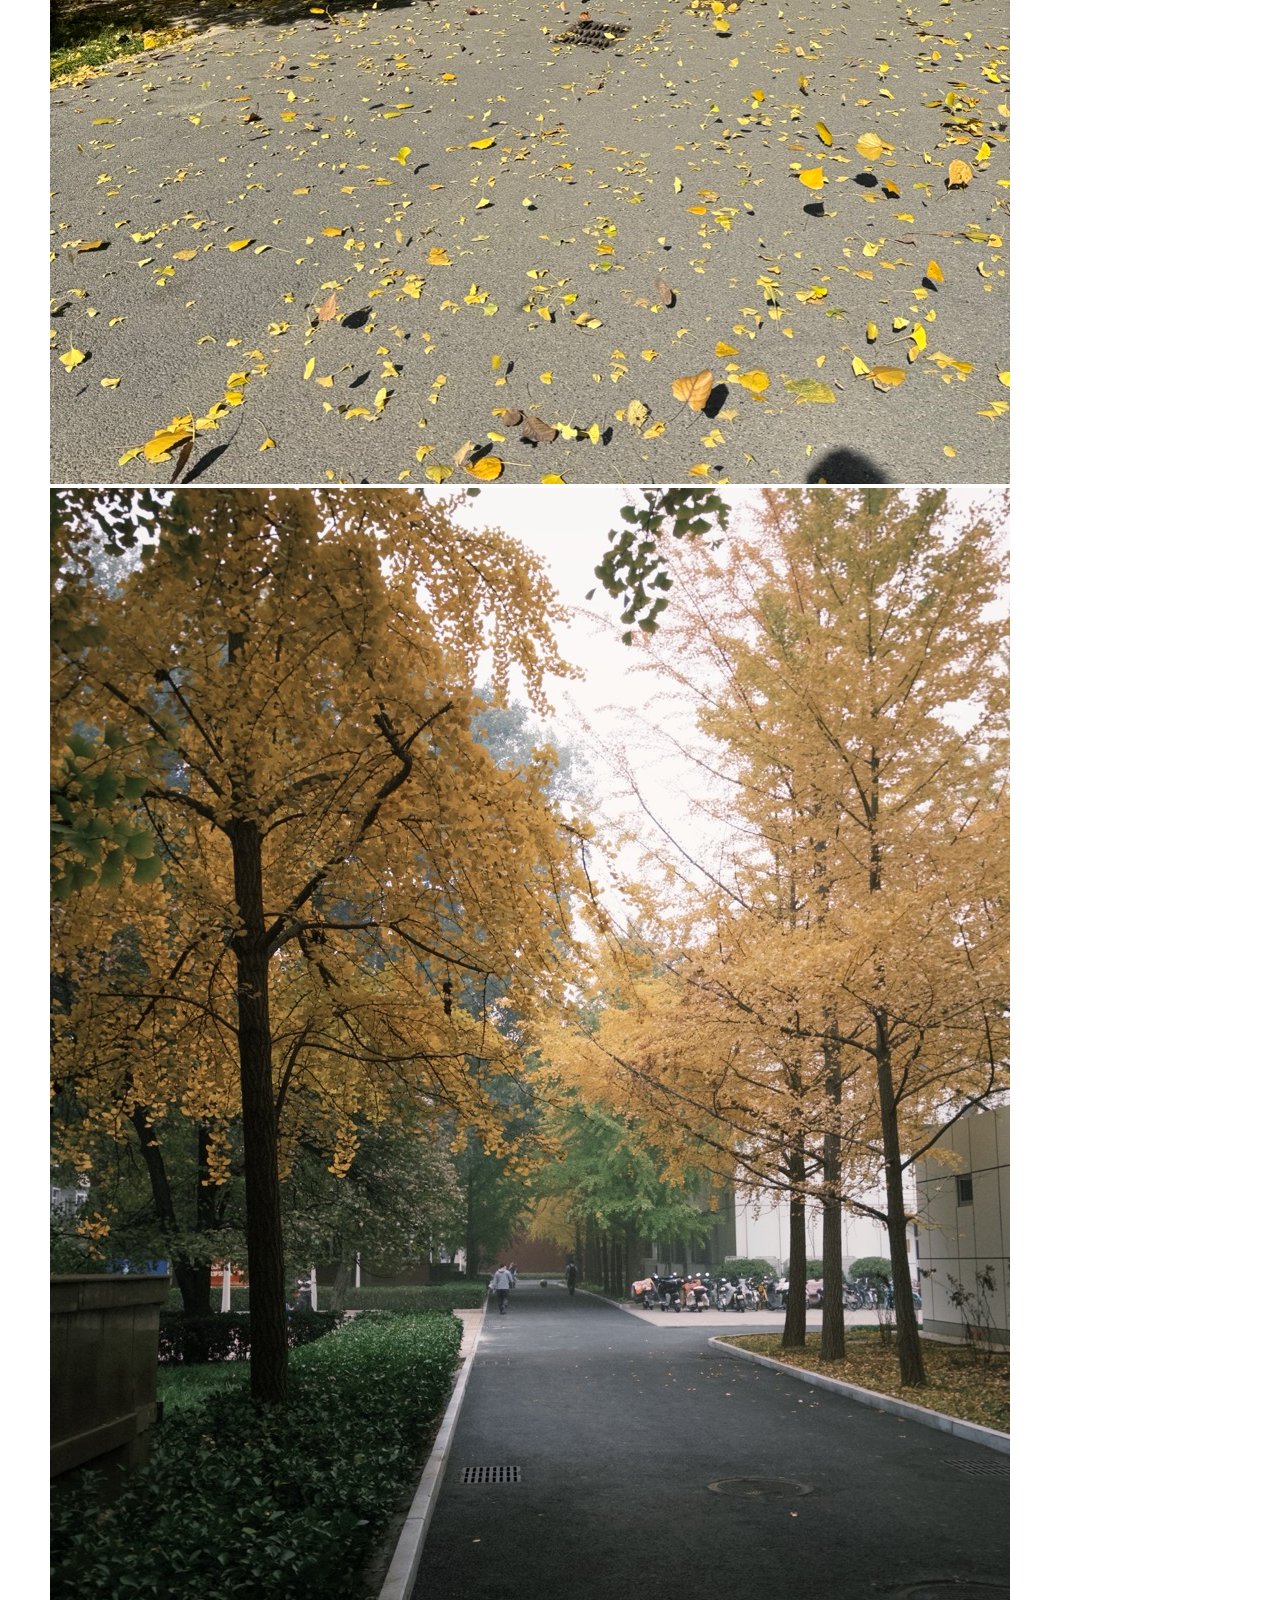
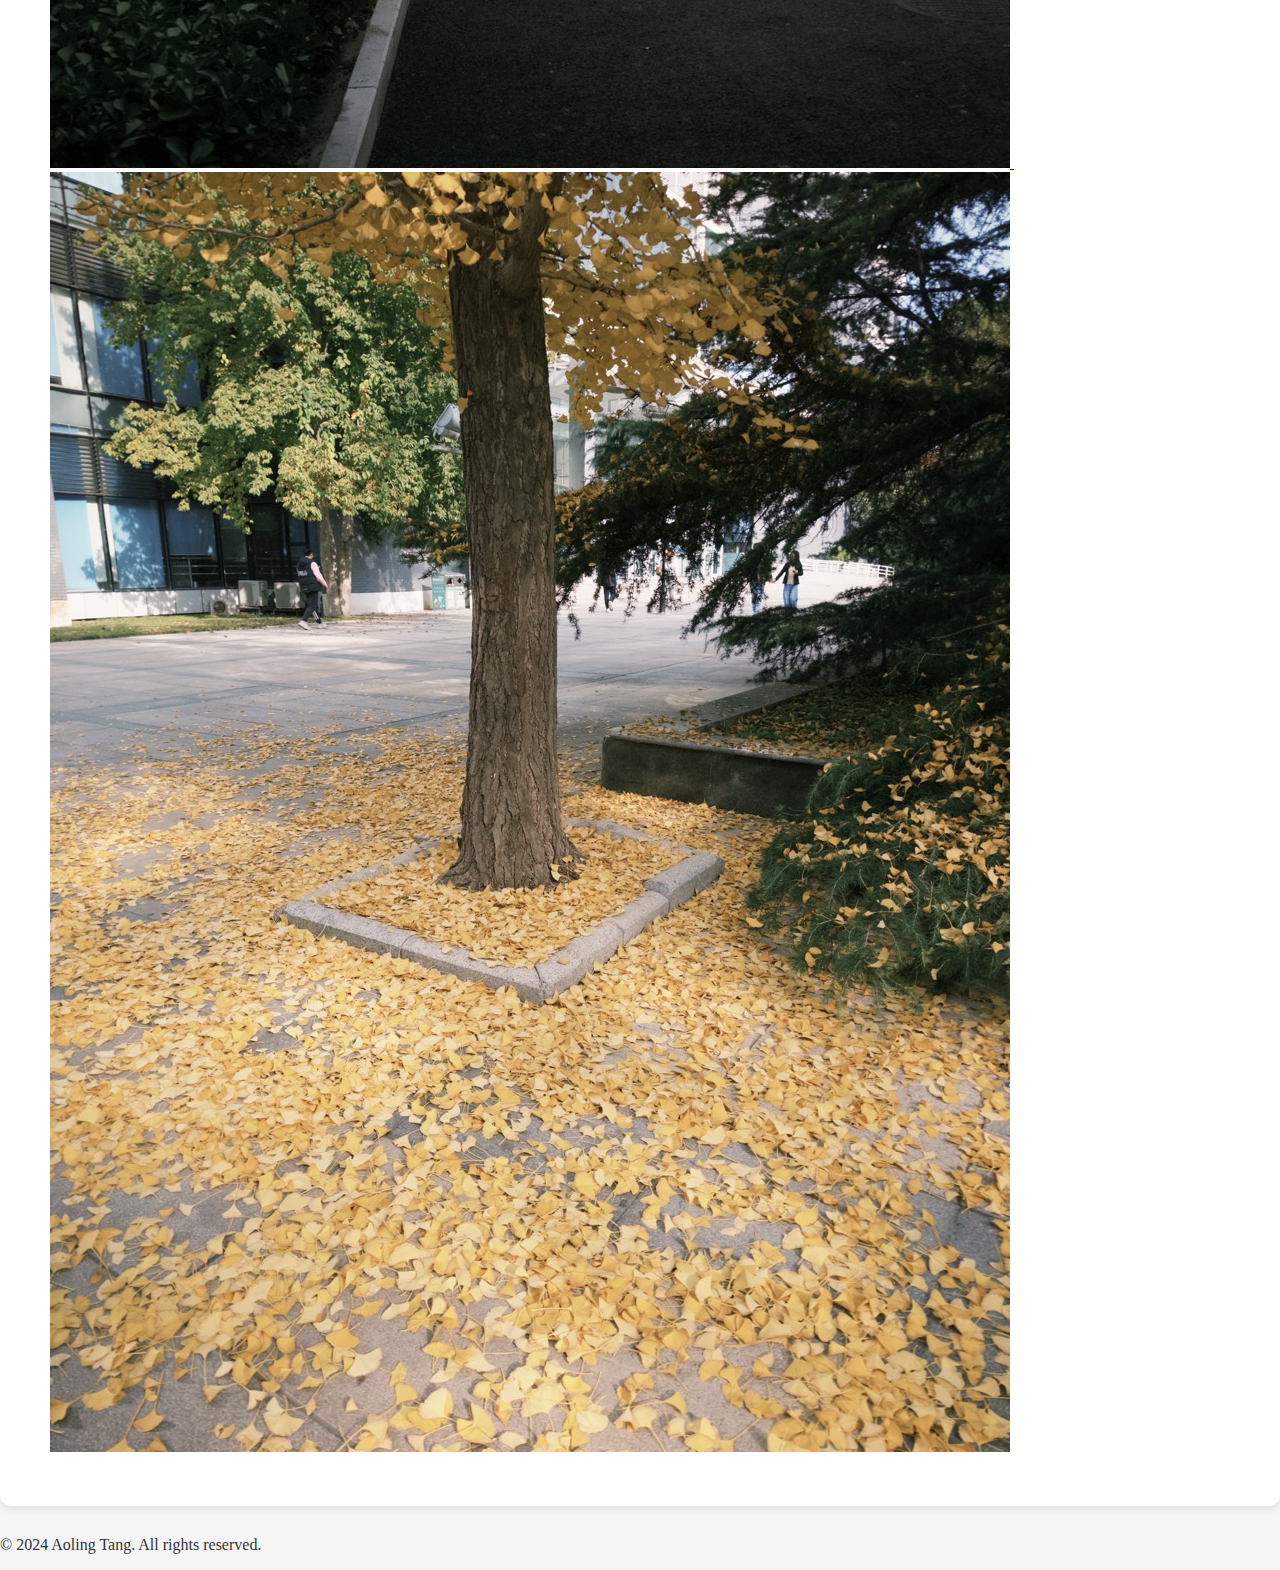
==== commit 55fdcd3e: "Update more-about-me.html" ====
--- a/more-about-me.html
+++ b/more-about-me.html
@@ -28,12 +28,6 @@
     <section id="photography" class="chanel-section">
         <h2>Photography</h2>
         <p>Discover my favorite photography collections:</p>
-        <div class="photo-categories">
-            <button class="category-btn" onclick="filterPhotos('landscape')">Landscape</button>
-            <button class="category-btn" onclick="filterPhotos('cityscape')">Cityscape</button>
-            <button class="category-btn" onclick="filterPhotos('abstract')">Abstract</button>
-            <button class="category-btn" onclick="filterPhotos('all')">Show All</button>
-        </div>
         <div class="photo-grid">
             <a href="photo1.jpg" class="photo-item landscape" target="_blank" rel="noopener noreferrer">
                 <img src="photo1.jpg" alt="Photo 1">
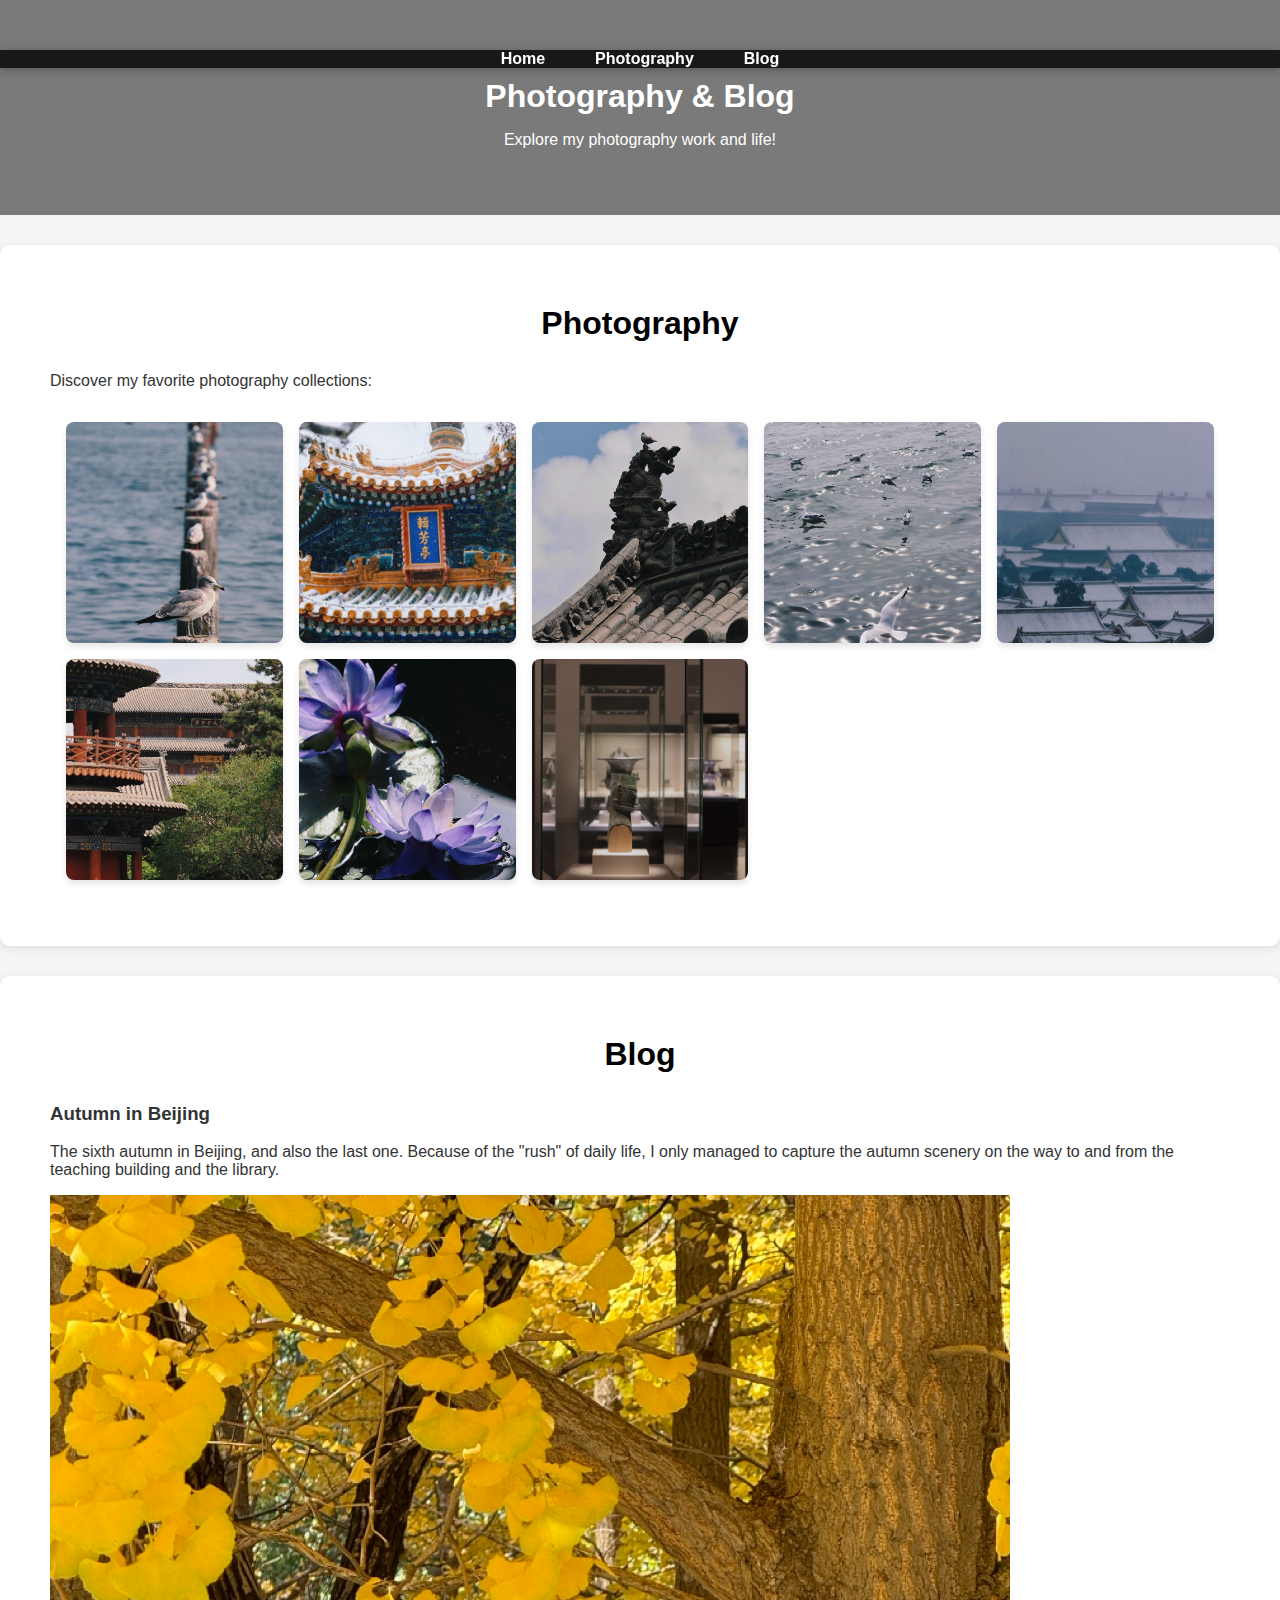
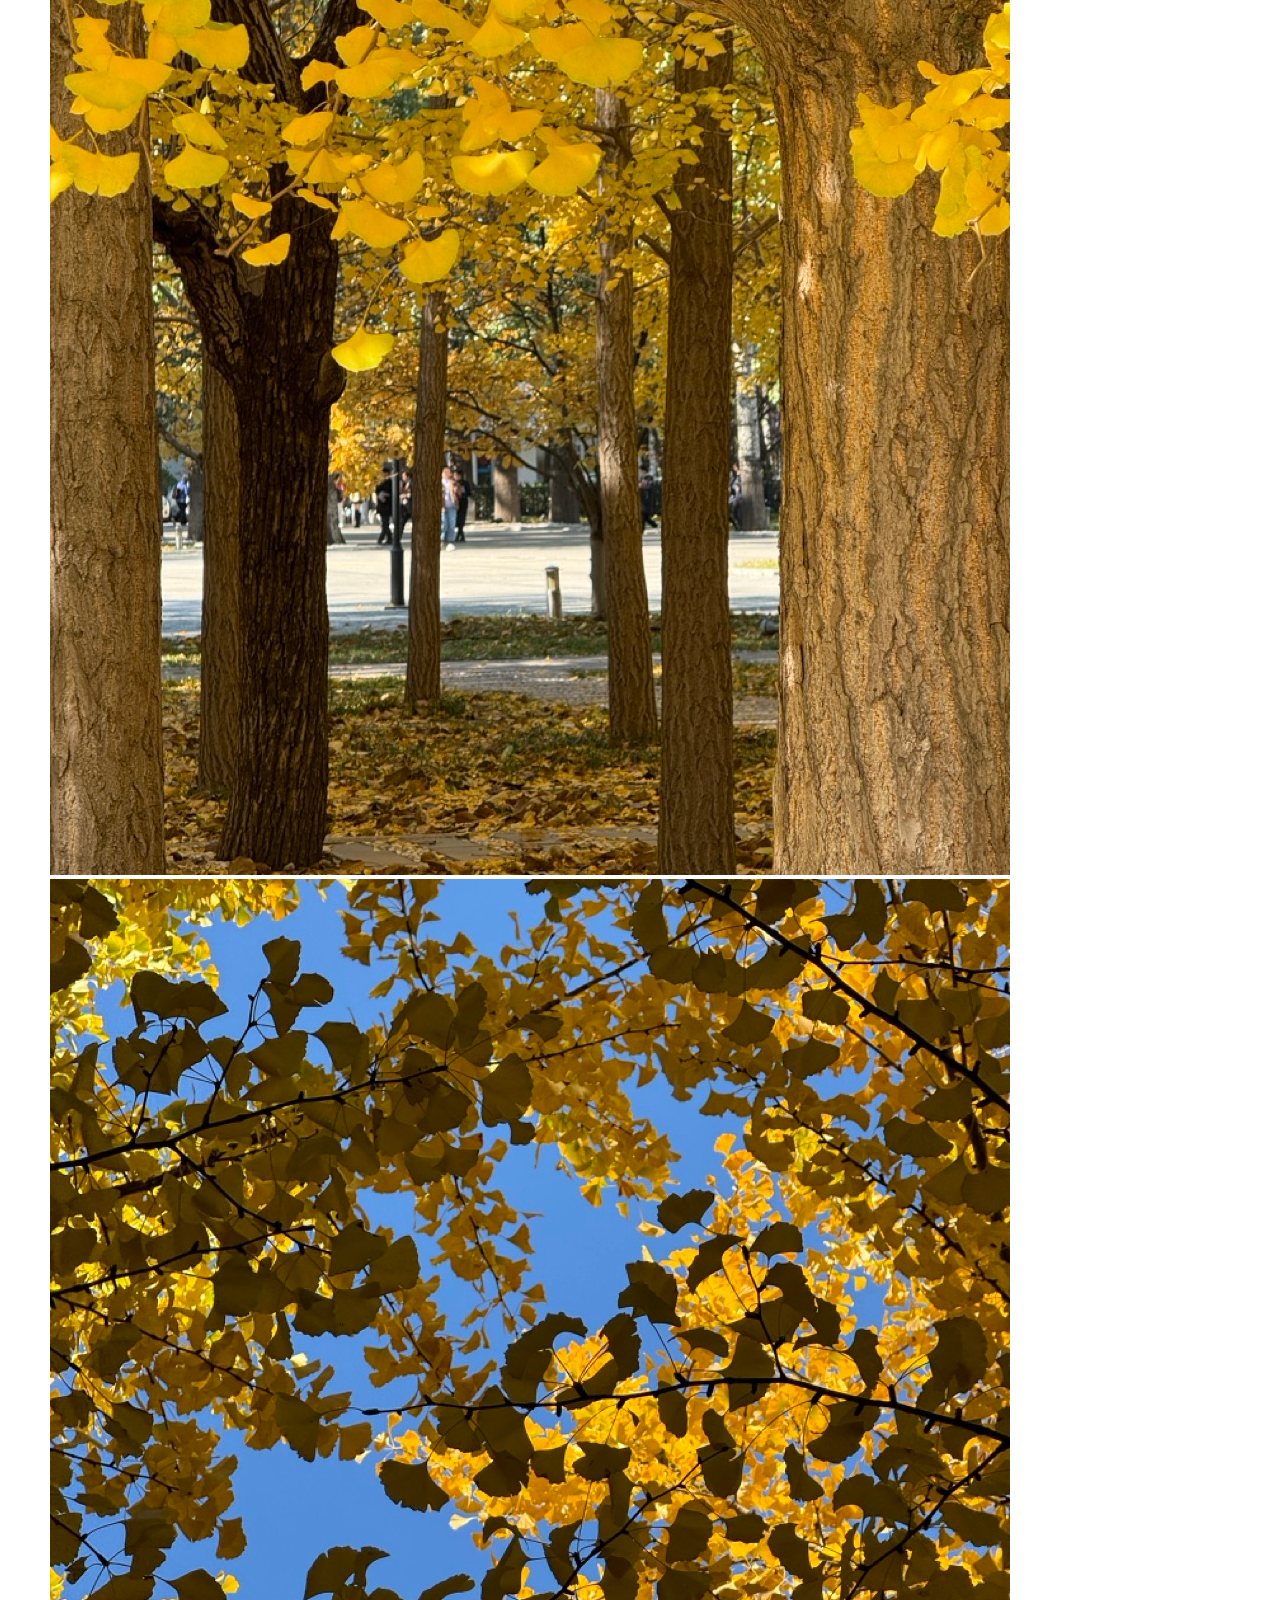
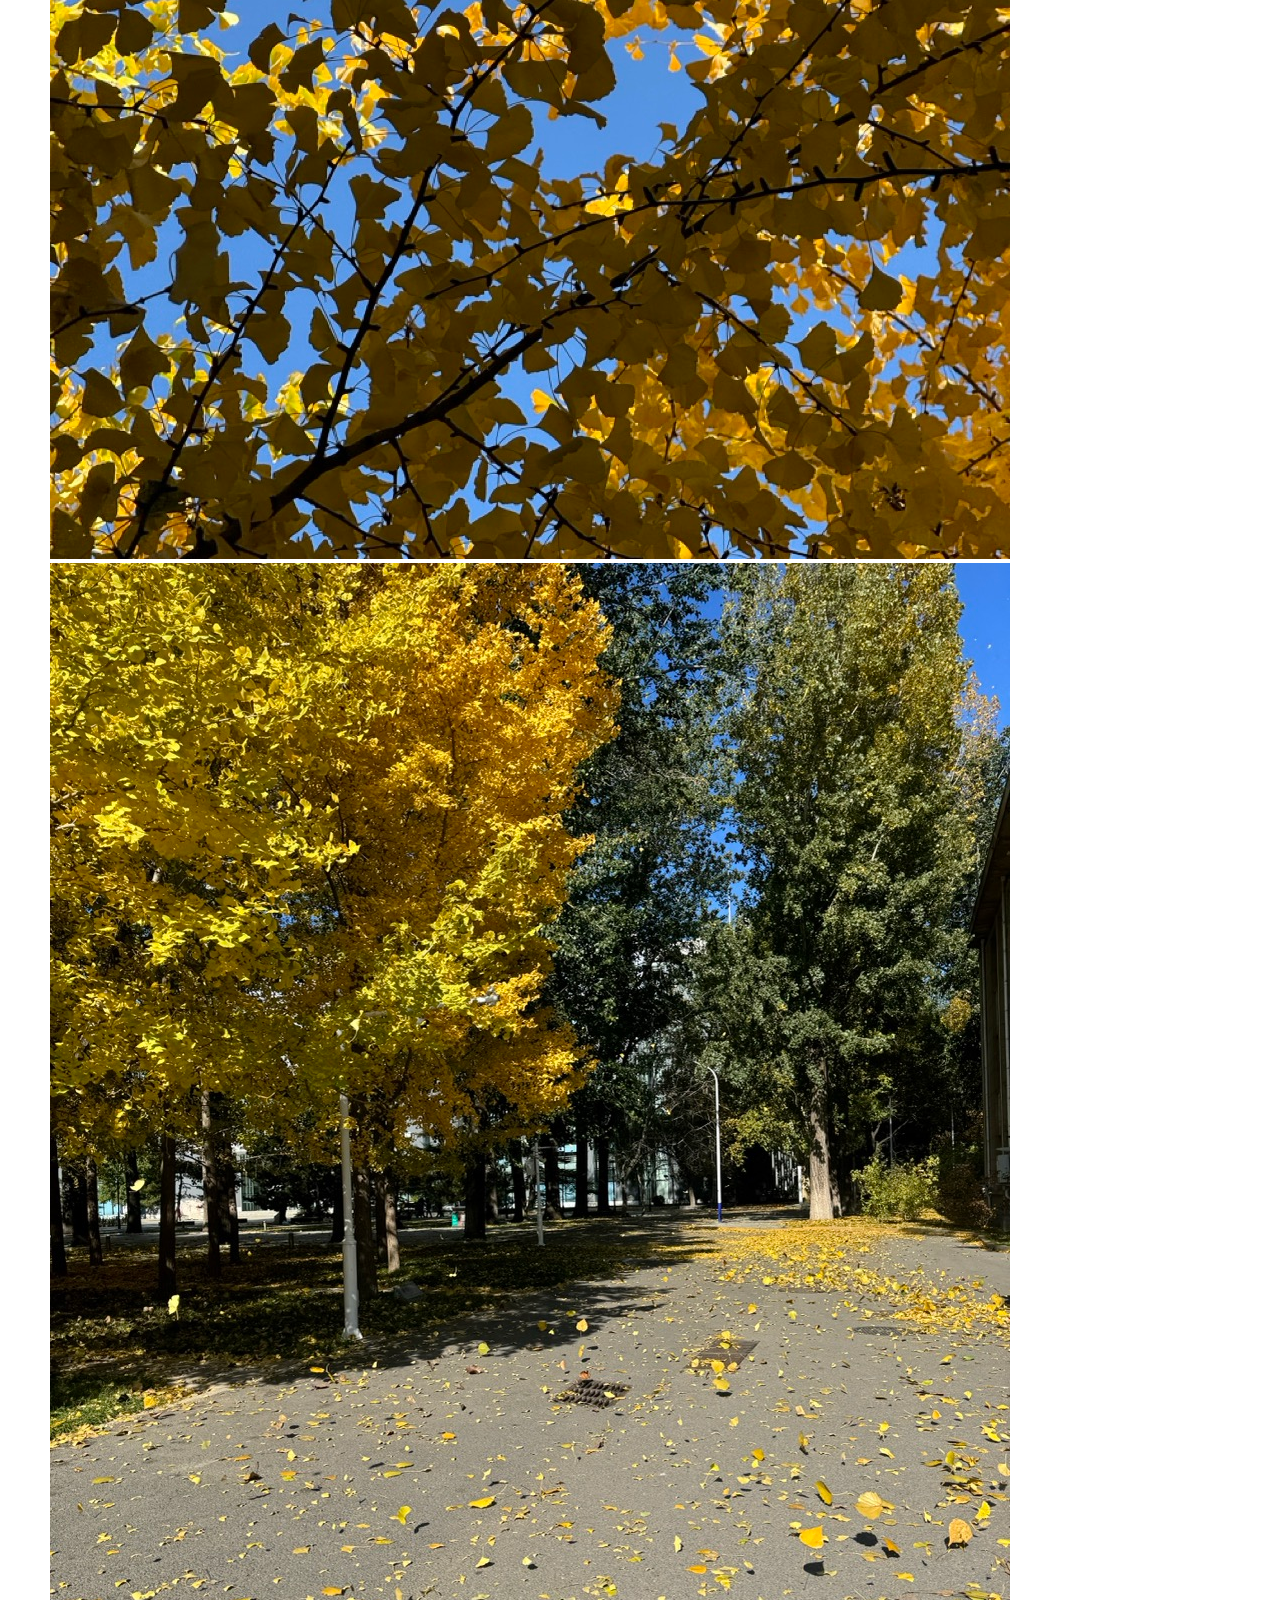
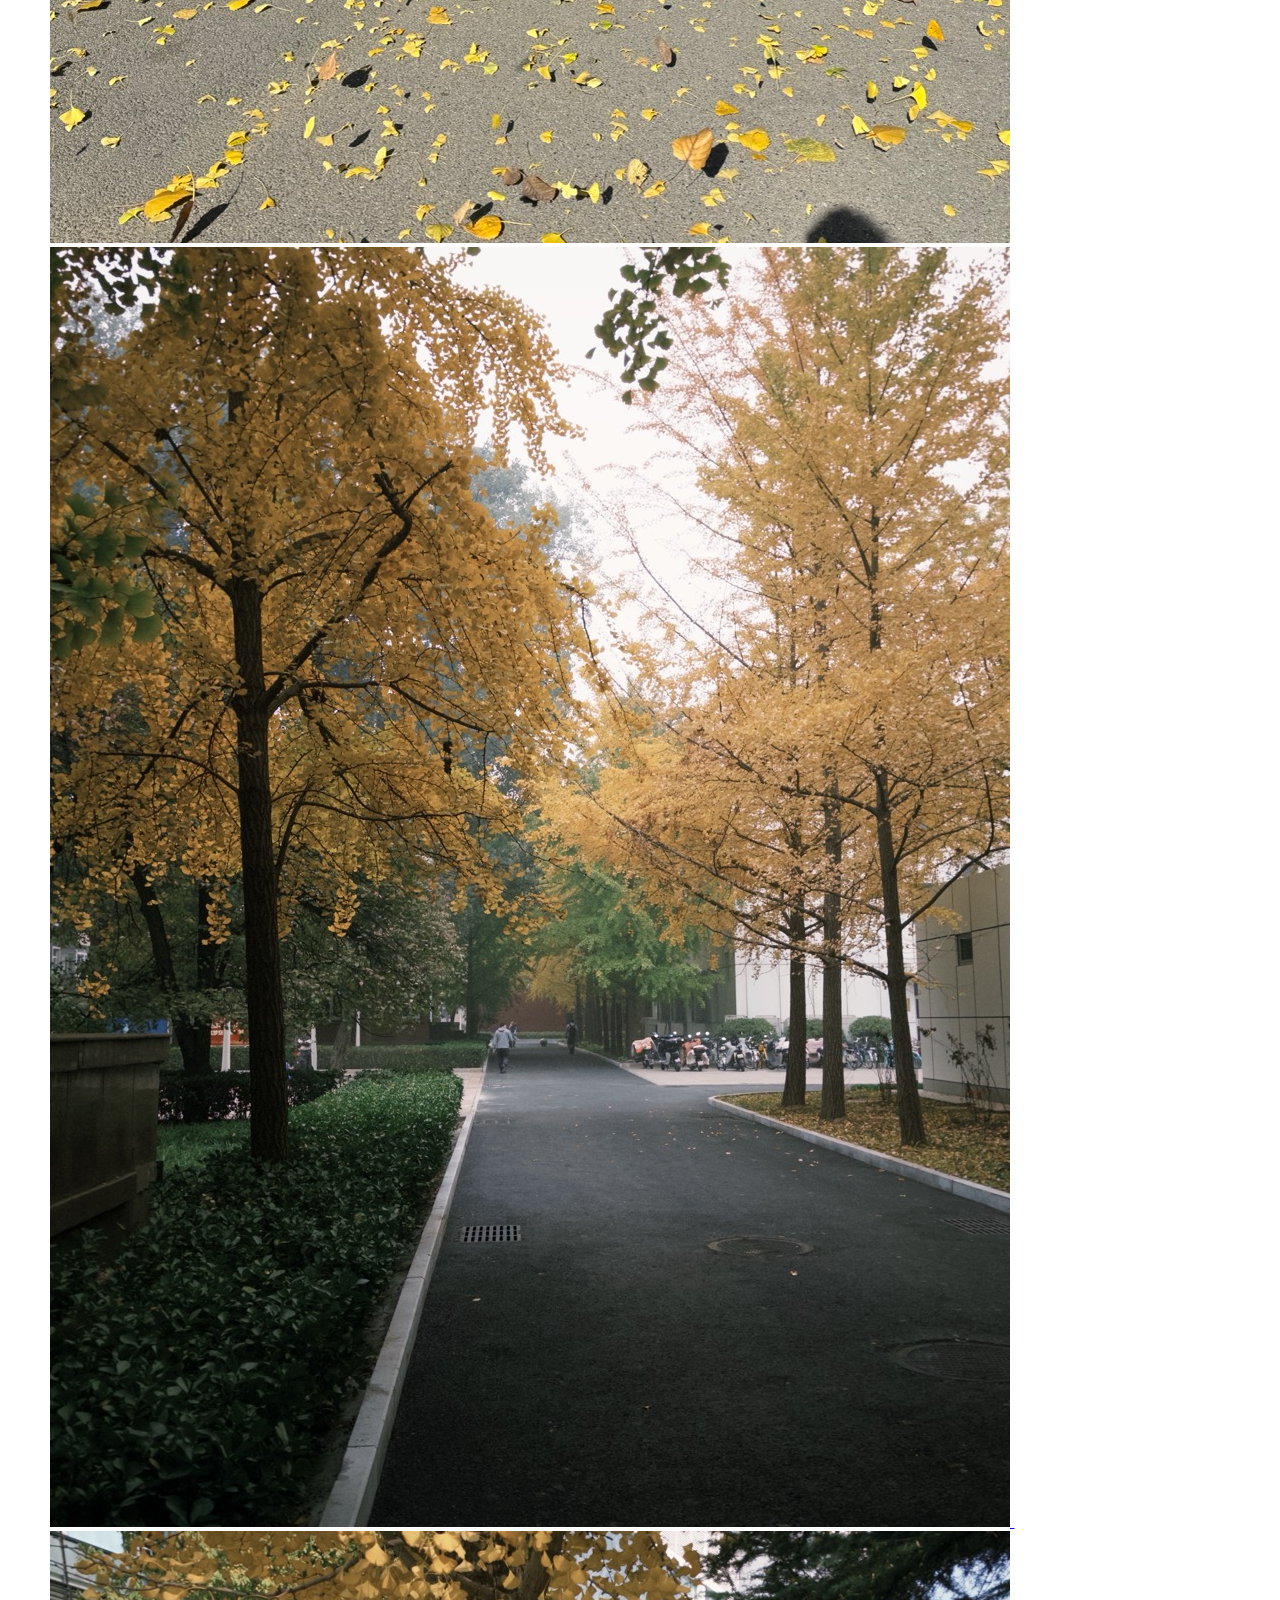
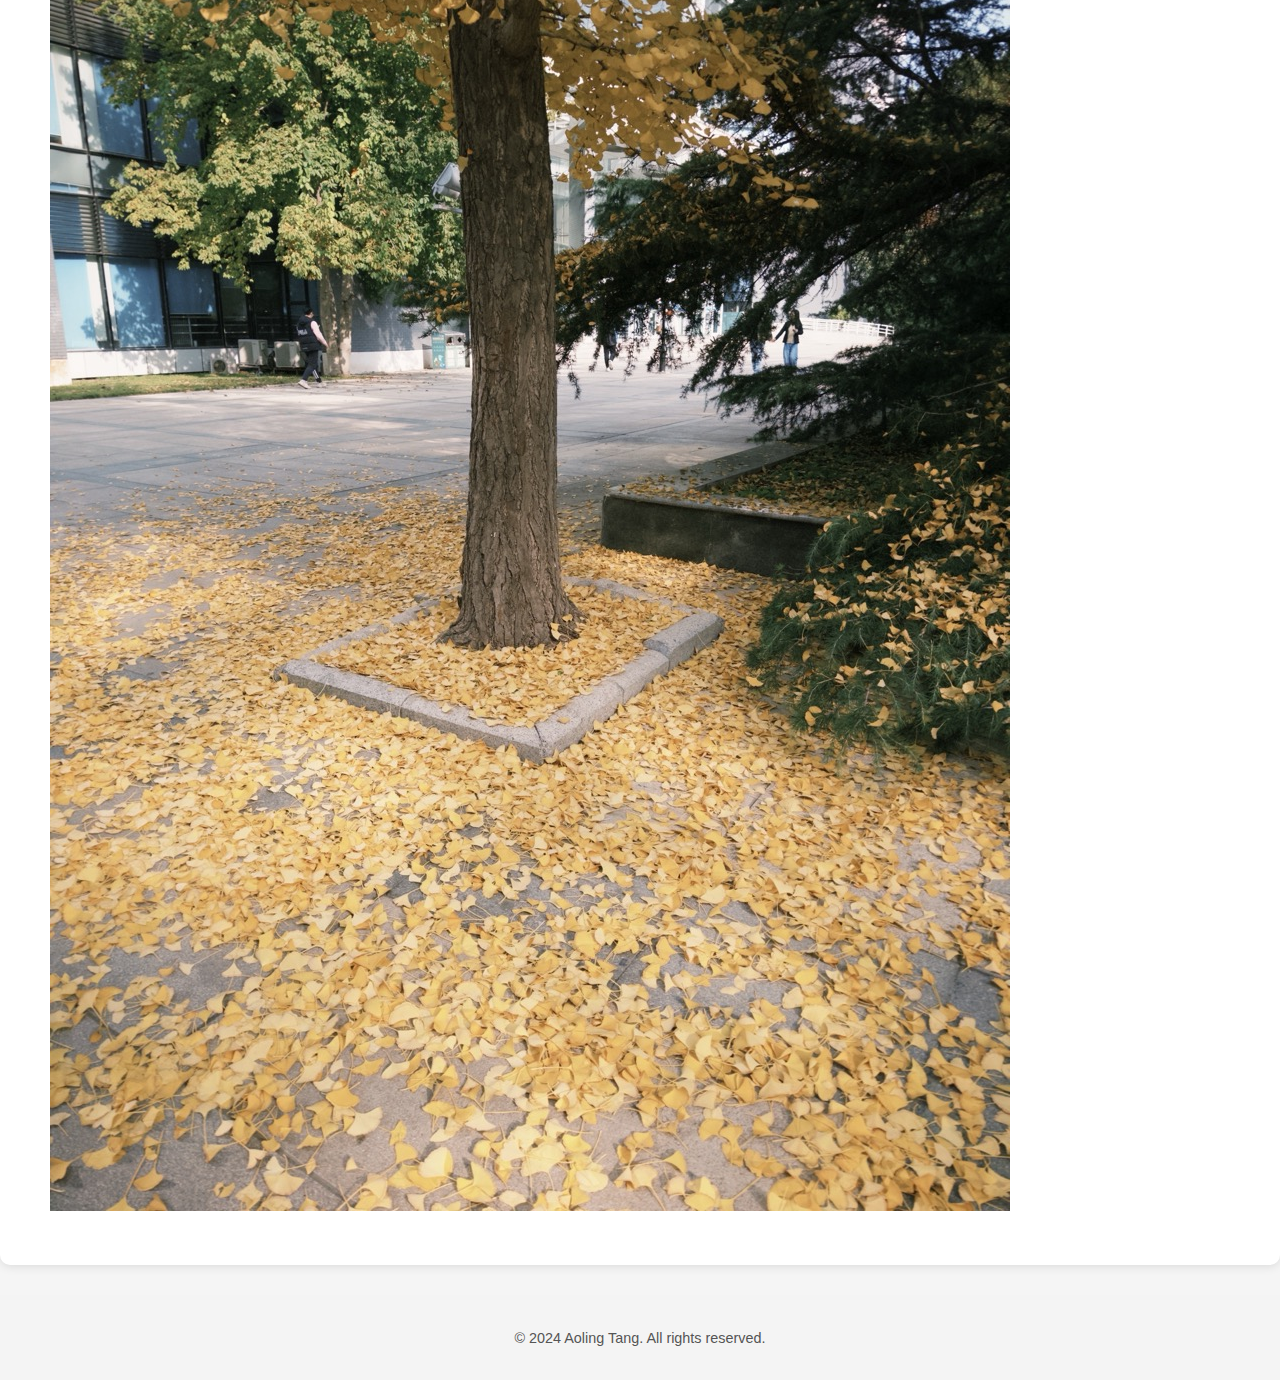
==== commit 45502284: "Update more-about-me.html" ====
--- a/more-about-me.html
+++ b/more-about-me.html
@@ -6,6 +6,89 @@
     <meta name="viewport" content="width=device-width, initial-scale=1.0">
     <title>Photography & Blog - Aoling Tang</title>
     <link rel="stylesheet" href="styles.css">
+    <style>
+        /* CSS 内联以便预览 */
+        body {
+            font-family: Arial, sans-serif;
+            margin: 0;
+            padding: 0;
+        }
+
+        header {
+            text-align: center;
+            background-color: #333;
+            color: white;
+            padding: 20px 10px;
+        }
+
+        .chanel-nav ul {
+            list-style: none;
+            padding: 0;
+            margin: 0;
+            display: flex;
+            justify-content: center;
+            gap: 20px;
+        }
+
+        .chanel-nav ul li {
+            display: inline;
+        }
+
+        .chanel-nav ul li a {
+            color: white;
+            text-decoration: none;
+            font-weight: bold;
+        }
+
+        .chanel-nav ul li a:hover {
+            text-decoration: underline;
+        }
+
+        h1, h2 {
+            margin: 10px 0;
+        }
+
+        .photo-grid {
+            display: grid;
+            grid-template-columns: repeat(auto-fit, minmax(200px, 1fr));
+            gap: 16px;
+            padding: 16px;
+        }
+
+        .photo-item {
+            position: relative;
+            overflow: hidden;
+            border-radius: 8px;
+            box-shadow: 0 4px 6px rgba(0, 0, 0, 0.1);
+            transition: transform 0.3s ease, box-shadow 0.3s ease;
+        }
+
+        .photo-item img {
+            width: 100%;
+            height: 100%;
+            aspect-ratio: 1 / 1;
+            object-fit: cover;
+            transition: transform 0.3s ease;
+        }
+
+        .photo-item:hover {
+            transform: translateY(-5px);
+            box-shadow: 0 6px 12px rgba(0, 0, 0, 0.2);
+        }
+
+        .photo-item:hover img {
+            transform: scale(1.1);
+        }
+
+        footer {
+            text-align: center;
+            background-color: #f4f4f4;
+            padding: 20px;
+            margin-top: 20px;
+            font-size: 0.9rem;
+            color: #555;
+        }
+    </style>
 </head>
 
 <body>
@@ -29,30 +112,46 @@
         <h2>Photography</h2>
         <p>Discover my favorite photography collections:</p>
         <div class="photo-grid">
-            <a href="photo1.jpg" class="photo-item landscape" target="_blank" rel="noopener noreferrer">
-                <img src="photo1.jpg" alt="Photo 1">
-            </a>
-            <a href="photo2.jpg" class="photo-item cityscape" target="_blank" rel="noopener noreferrer">
-                <img src="photo2.jpg" alt="Photo 2">
-            </a>
-            <a href="photo3.jpg" class="photo-item abstract" target="_blank" rel="noopener noreferrer">
-                <img src="photo3.jpg" alt="Photo 3">
-            </a>
-            <a href="photo4.jpg" class="photo-item landscape" target="_blank" rel="noopener noreferrer">
-                <img src="photo4.jpg" alt="Photo 4">
-            </a>
-            <a href="photo5.jpg" class="photo-item cityscape" target="_blank" rel="noopener noreferrer">
-                <img src="photo5.jpg" alt="Photo 5">
-            </a>
-            <a href="photo6.jpg" class="photo-item abstract" target="_blank" rel="noopener noreferrer">
-                <img src="photo6.jpg" alt="Photo 6">
-            </a>
-            <a href="photo7.jpg" class="photo-item abstract" target="_blank" rel="noopener noreferrer">
-                <img src="photo7.jpg" alt="Photo 7">
-            </a>
-            <a href="photo8.jpg" class="photo-item abstract" target="_blank" rel="noopener noreferrer">
-                <img src="photo8.jpg" alt="Photo 8">
-            </a>
+            <div class="photo-item landscape">
+                <a href="photo1.jpg" target="_blank" rel="noopener noreferrer">
+                    <img src="photo1.jpg" alt="Photo 1">
+                </a>
+            </div>
+            <div class="photo-item cityscape">
+                <a href="photo2.jpg" target="_blank" rel="noopener noreferrer">
+                    <img src="photo2.jpg" alt="Photo 2">
+                </a>
+            </div>
+            <div class="photo-item abstract">
+                <a href="photo3.jpg" target="_blank" rel="noopener noreferrer">
+                    <img src="photo3.jpg" alt="Photo 3">
+                </a>
+            </div>
+            <div class="photo-item landscape">
+                <a href="photo4.jpg" target="_blank" rel="noopener noreferrer">
+                    <img src="photo4.jpg" alt="Photo 4">
+                </a>
+            </div>
+            <div class="photo-item cityscape">
+                <a href="photo5.jpg" target="_blank" rel="noopener noreferrer">
+                    <img src="photo5.jpg" alt="Photo 5">
+                </a>
+            </div>
+            <div class="photo-item abstract">
+                <a href="photo6.jpg" target="_blank" rel="noopener noreferrer">
+                    <img src="photo6.jpg" alt="Photo 6">
+                </a>
+            </div>
+            <div class="photo-item abstract">
+                <a href="photo7.jpg" target="_blank" rel="noopener noreferrer">
+                    <img src="photo7.jpg" alt="Photo 7">
+                </a>
+            </div>
+            <div class="photo-item abstract">
+                <a href="photo8.jpg" target="_blank" rel="noopener noreferrer">
+                    <img src="photo8.jpg" alt="Photo 8">
+                </a>
+            </div>
         </div>
     </section>
 
@@ -72,16 +171,16 @@
                     <a href="autumn1.jpg" target="_blank" rel="noopener noreferrer">
                         <img src="autumn1.jpg" alt="">
                     </a>
-                     <a href="autumn1.jpg" target="_blank" rel="noopener noreferrer">
+                    <a href="autumn2.jpg" target="_blank" rel="noopener noreferrer">
                         <img src="autumn2.jpg" alt="">
                     </a>
-                     <a href="autumn1.jpg" target="_blank" rel="noopener noreferrer">
+                    <a href="autumn3.jpg" target="_blank" rel="noopener noreferrer">
                         <img src="autumn3.jpg" alt="">
                     </a>
-                     <a href="autumn1.jpg" target="_blank" rel="noopener noreferrer">
+                    <a href="autumn4.jpg" target="_blank" rel="noopener noreferrer">
                         <img src="autumn4.jpg" alt="">
                     </a>
-                     <a href="autumn1.jpg" target="_blank" rel="noopener noreferrer">
+                    <a href="autumn5.jpg" target="_blank" rel="noopener noreferrer">
                         <img src="autumn5.jpg" alt="">
                     </a>
                 </div>
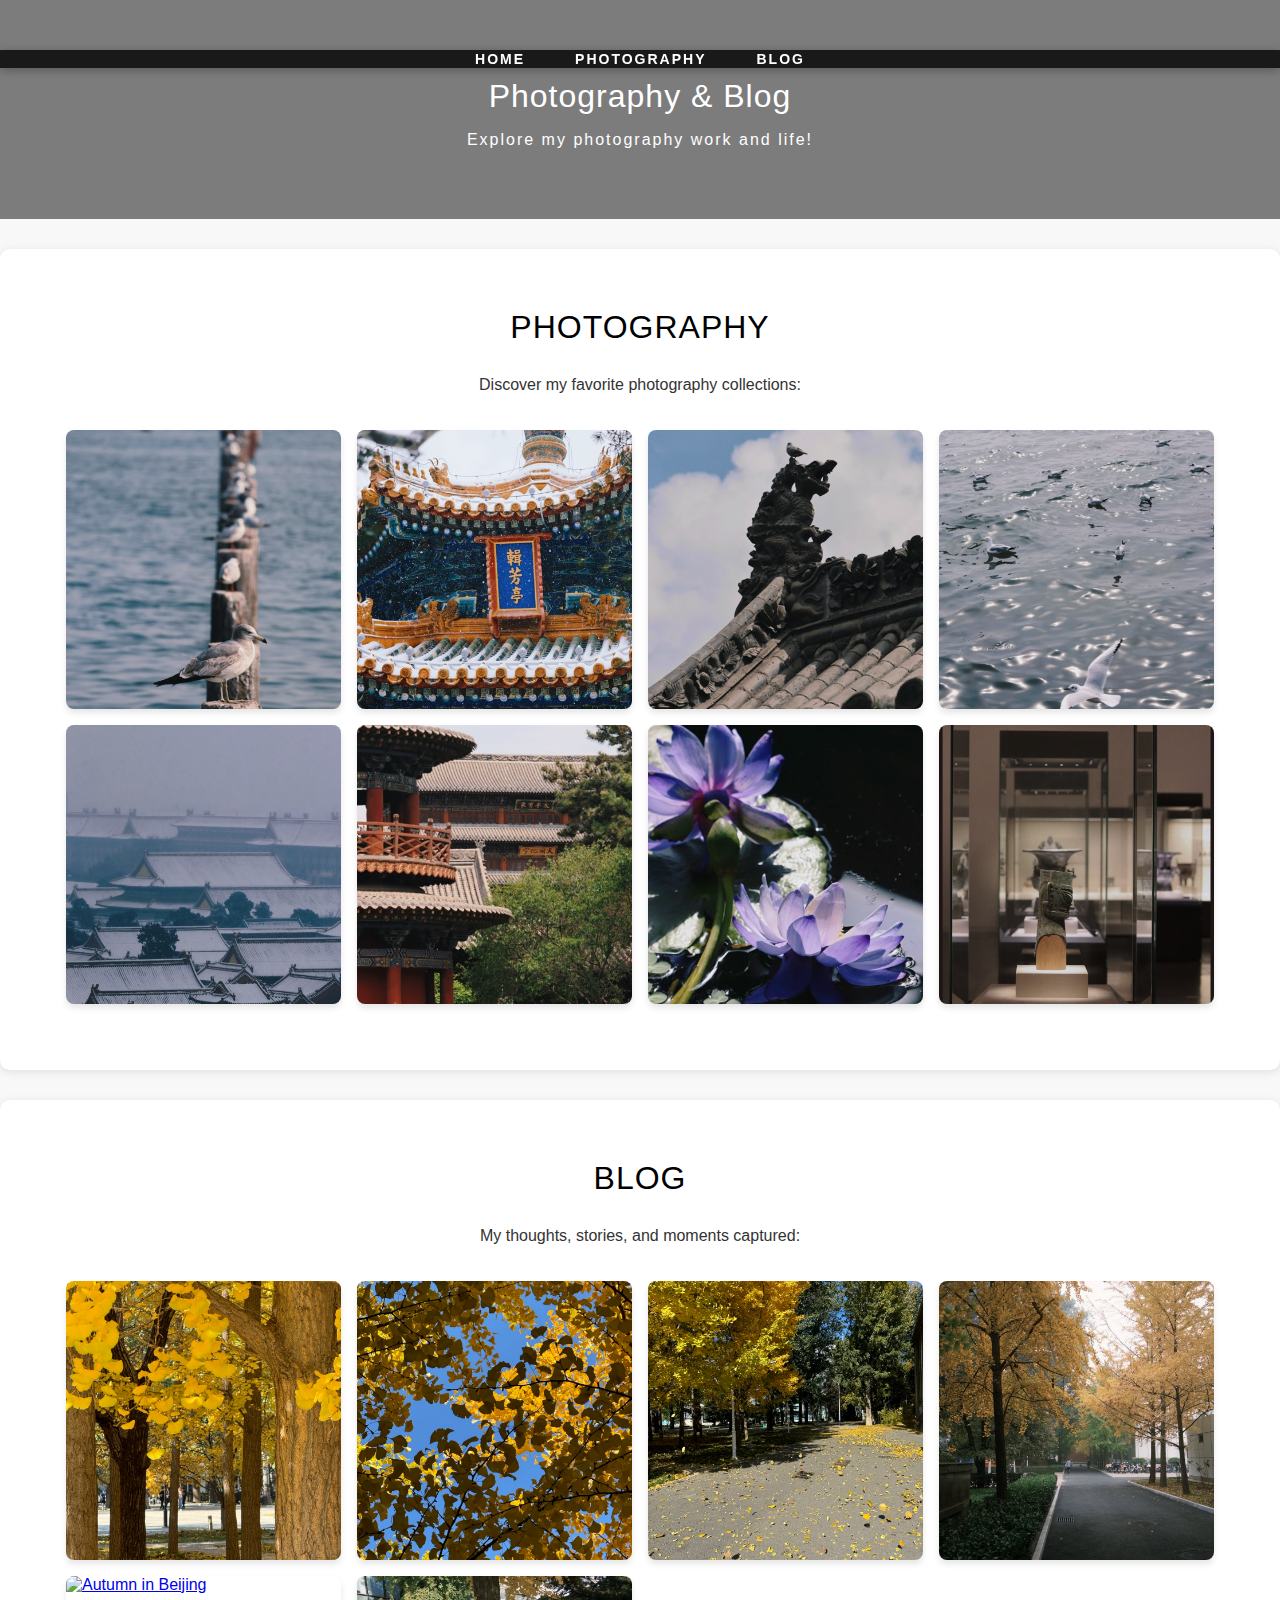
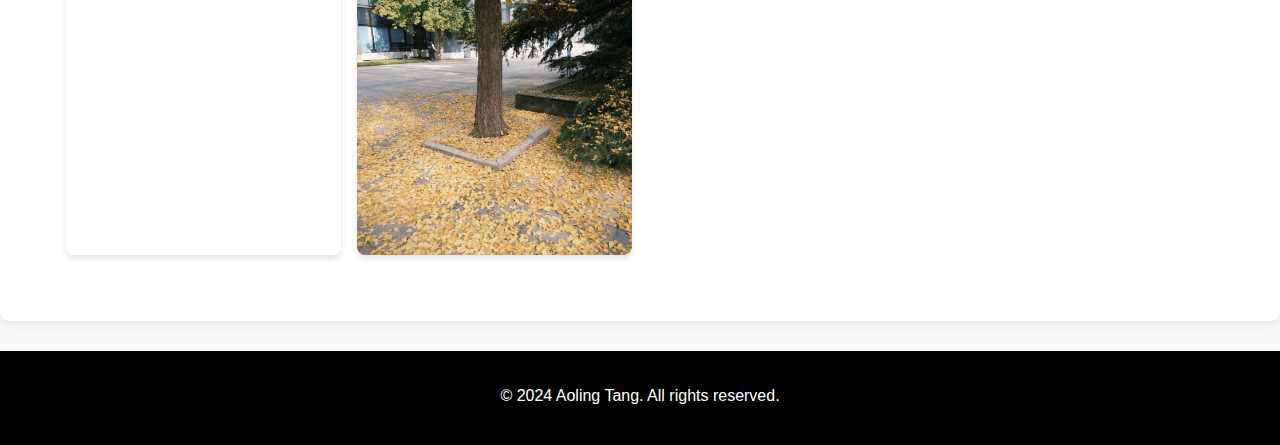
==== commit b52fa366: "Update more-about-me.html" ====
--- a/more-about-me.html
+++ b/more-about-me.html
@@ -7,18 +7,22 @@
     <title>Photography & Blog - Aoling Tang</title>
     <link rel="stylesheet" href="styles.css">
     <style>
-        /* CSS 内联以便预览 */
+  /* 全局样式 */
         body {
-            font-family: Arial, sans-serif;
+            font-family: "Helvetica Neue", Arial, sans-serif;
             margin: 0;
             padding: 0;
+            background-color: #f8f8f8;
+            color: #333;
         }
 
         header {
             text-align: center;
-            background-color: #333;
+            background-color: #000;
             color: white;
             padding: 20px 10px;
+            font-family: "Helvetica Neue", sans-serif;
+            letter-spacing: 2px;
         }
 
         .chanel-nav ul {
@@ -38,6 +42,8 @@
             color: white;
             text-decoration: none;
             font-weight: bold;
+            text-transform: uppercase;
+            font-size: 14px;
         }
 
         .chanel-nav ul li a:hover {
@@ -46,24 +52,41 @@
 
         h1, h2 {
             margin: 10px 0;
-        }
-
-        .photo-grid {
+            font-weight: normal;
+            letter-spacing: 1px;
+        }
+
+        h2 {
+            font-size: 24px;
+            text-transform: uppercase;
+            text-align: center;
+            margin-bottom: 10px;
+        }
+
+        p {
+            font-size: 16px;
+            text-align: center;
+            margin-bottom: 20px;
+        }
+
+        /* 图片网格布局 */
+        .photo-grid, .blog-grid {
             display: grid;
-            grid-template-columns: repeat(auto-fit, minmax(200px, 1fr));
+            grid-template-columns: repeat(auto-fit, minmax(250px, 1fr));
             gap: 16px;
             padding: 16px;
         }
 
-        .photo-item {
+        .photo-item, .blog-item {
             position: relative;
             overflow: hidden;
             border-radius: 8px;
             box-shadow: 0 4px 6px rgba(0, 0, 0, 0.1);
             transition: transform 0.3s ease, box-shadow 0.3s ease;
-        }
-
-        .photo-item img {
+            background-color: #fff;
+        }
+
+        .photo-item img, .blog-item img {
             width: 100%;
             height: 100%;
             aspect-ratio: 1 / 1;
@@ -71,22 +94,22 @@
             transition: transform 0.3s ease;
         }
 
-        .photo-item:hover {
+        .photo-item:hover, .blog-item:hover {
             transform: translateY(-5px);
             box-shadow: 0 6px 12px rgba(0, 0, 0, 0.2);
         }
 
-        .photo-item:hover img {
+        .photo-item:hover img, .blog-item:hover img {
             transform: scale(1.1);
         }
 
         footer {
             text-align: center;
-            background-color: #f4f4f4;
+            background-color: #000;
+            color: white;
             padding: 20px;
             margin-top: 20px;
             font-size: 0.9rem;
-            color: #555;
         }
     </style>
 </head>
@@ -107,6 +130,7 @@
         </div>
     </header>
 
+
     <!-- Photography Section -->
     <section id="photography" class="chanel-section">
         <h2>Photography</h2>
@@ -158,33 +182,38 @@
     <!-- Blog Section -->
     <section id="blog" class="chanel-section">
         <h2>Blog</h2>
-        <div class="blog-content">
-            <article class="blog-entry">
-                <div class="blog-text">
-                    <h3>Autumn in Beijing</h3>
-                    <p>The sixth autumn in Beijing, and also the last one. Because of the "rush" of daily life, I only managed to capture the autumn scenery on the way to and from the teaching building and the library.</p>
-                </div>
-                <div class="blog-images">
-                    <a href="autumn.jpg" target="_blank" rel="noopener noreferrer">
-                        <img src="autumn.jpg" alt="">
-                    </a>
-                    <a href="autumn1.jpg" target="_blank" rel="noopener noreferrer">
-                        <img src="autumn1.jpg" alt="">
-                    </a>
-                    <a href="autumn2.jpg" target="_blank" rel="noopener noreferrer">
-                        <img src="autumn2.jpg" alt="">
-                    </a>
-                    <a href="autumn3.jpg" target="_blank" rel="noopener noreferrer">
-                        <img src="autumn3.jpg" alt="">
-                    </a>
-                    <a href="autumn4.jpg" target="_blank" rel="noopener noreferrer">
-                        <img src="autumn4.jpg" alt="">
-                    </a>
-                    <a href="autumn5.jpg" target="_blank" rel="noopener noreferrer">
-                        <img src="autumn5.jpg" alt="">
-                    </a>
-                </div>
-            </article>
+        <p>My thoughts, stories, and moments captured:</p>
+        <div class="blog-grid">
+            <div class="blog-item">
+                <a href="autumn.jpg" target="_blank" rel="noopener noreferrer">
+                    <img src="autumn.jpg" alt="Autumn in Beijing">
+                </a>
+            </div>
+            <div class="blog-item">
+                <a href="autumn1.jpg" target="_blank" rel="noopener noreferrer">
+                    <img src="autumn1.jpg" alt="Autumn in Beijing">
+                </a>
+            </div>
+            <div class="blog-item">
+                <a href="autumn2.jpg" target="_blank" rel="noopener noreferrer">
+                    <img src="autumn2.jpg" alt="Autumn in Beijing">
+                </a>
+            </div>
+            <div class="blog-item">
+                <a href="autumn3.jpg" target="_blank" rel="noopener noreferrer">
+                    <img src="autumn3.jpg" alt="Autumn in Beijing">
+                </a>
+            </div>
+            <div class="blog-item">
+                <a href="autumn4.jpg" target="_blank" rel="noopener noreferrer">
+                    <img src="autumn4.jpg" alt="Autumn in Beijing">
+                </a>
+            </div>
+            <div class="blog-item">
+                <a href="autumn5.jpg" target="_blank" rel="noopener noreferrer">
+                    <img src="autumn5.jpg" alt="Autumn in Beijing">
+                </a>
+            </div>
         </div>
     </section>
 
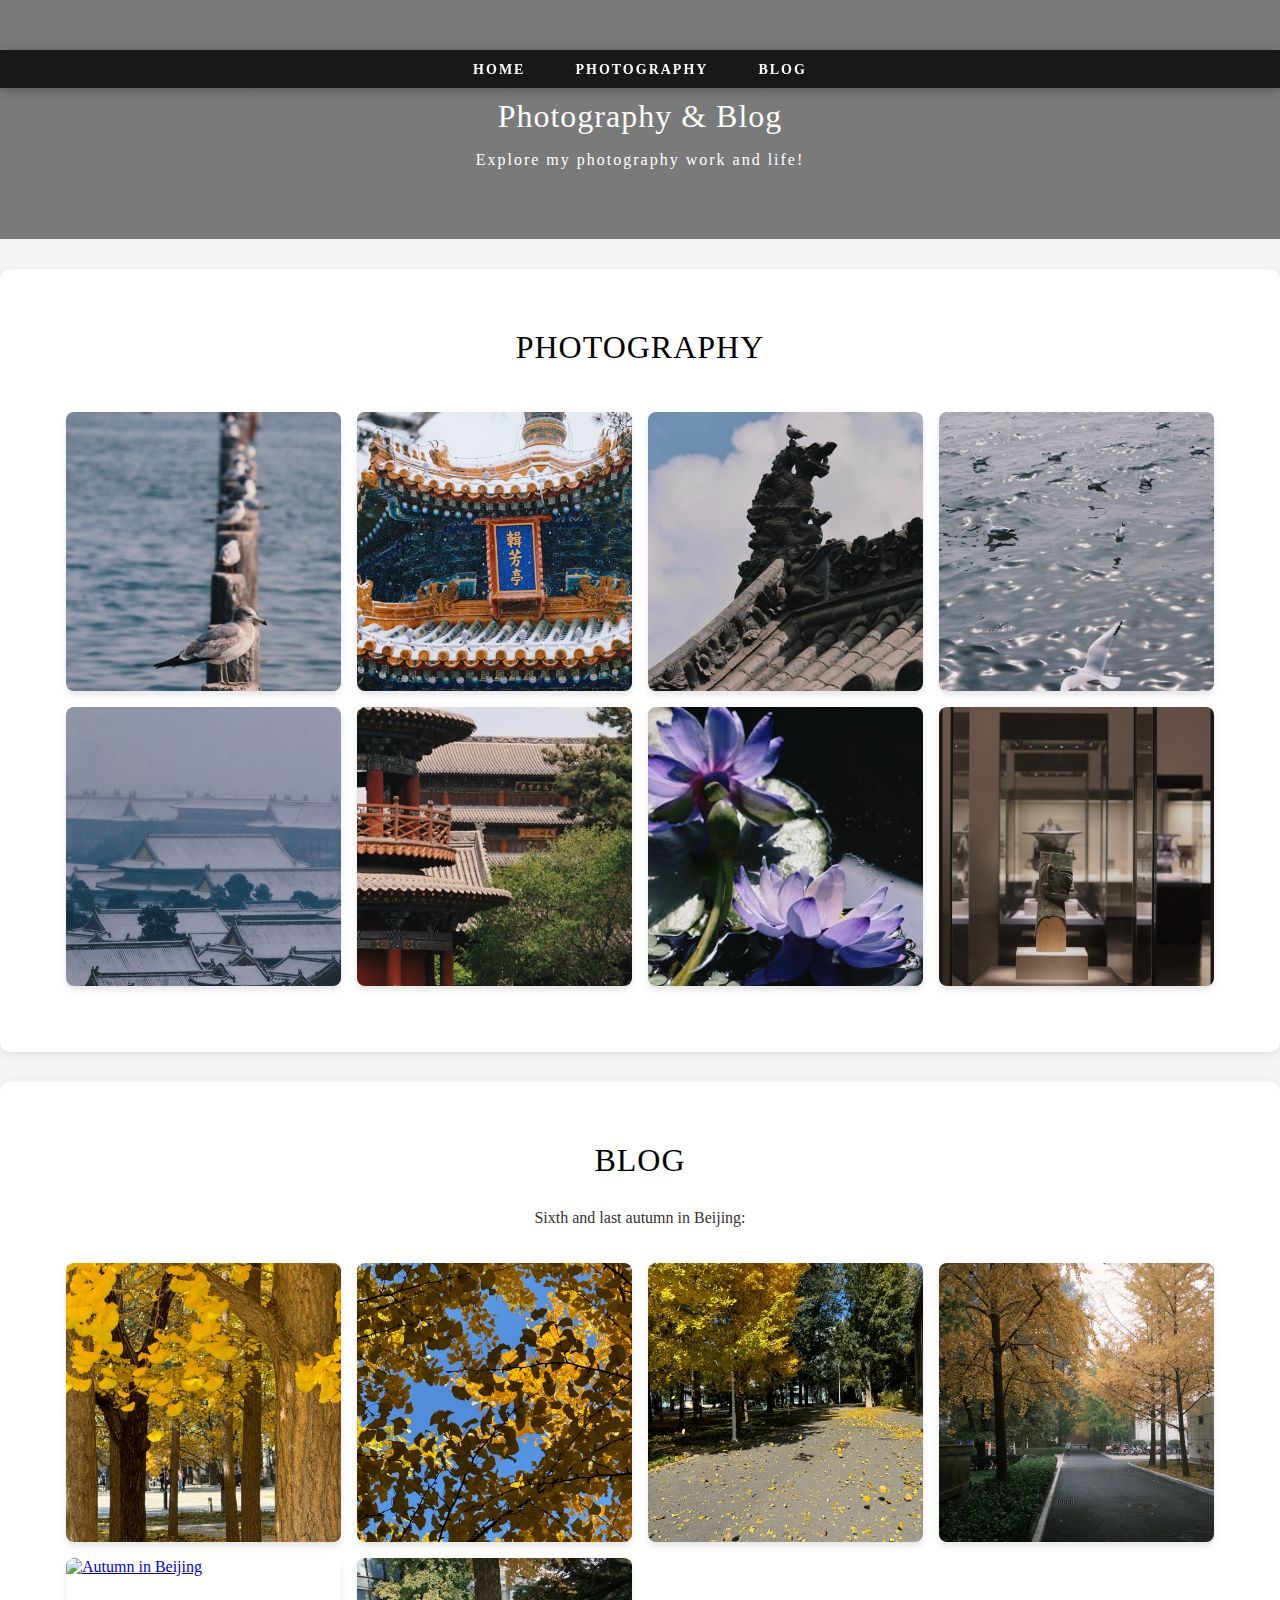
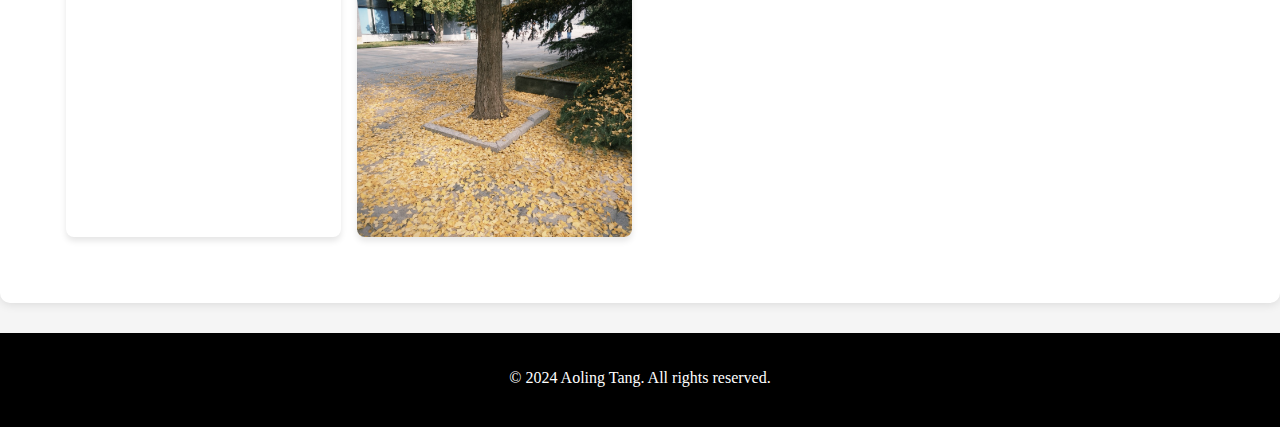
==== commit 9244d4cd: "Update more-about-me.html" ====
--- a/more-about-me.html
+++ b/more-about-me.html
@@ -9,25 +9,26 @@
     <style>
   /* 全局样式 */
         body {
-            font-family: "Helvetica Neue", Arial, sans-serif;
+            font-family: 'Playfair Display', serif;
             margin: 0;
             padding: 0;
-            background-color: #f8f8f8;
+            background-color: #f5f5f5;
             color: #333;
+            scroll-behavior: smooth;
         }
 
         header {
             text-align: center;
             background-color: #000;
             color: white;
-            padding: 20px 10px;
-            font-family: "Helvetica Neue", sans-serif;
+            padding: 50px 0;
+            font-family: 'Playfair Display', serif;
             letter-spacing: 2px;
         }
 
         .chanel-nav ul {
             list-style: none;
-            padding: 0;
+            padding: 10px 20px;
             margin: 0;
             display: flex;
             justify-content: center;
@@ -134,7 +135,6 @@
     <!-- Photography Section -->
     <section id="photography" class="chanel-section">
         <h2>Photography</h2>
-        <p>Discover my favorite photography collections:</p>
         <div class="photo-grid">
             <div class="photo-item landscape">
                 <a href="photo1.jpg" target="_blank" rel="noopener noreferrer">
@@ -182,7 +182,7 @@
     <!-- Blog Section -->
     <section id="blog" class="chanel-section">
         <h2>Blog</h2>
-        <p>My thoughts, stories, and moments captured:</p>
+        <p>Sixth and last autumn in Beijing:</p>
         <div class="blog-grid">
             <div class="blog-item">
                 <a href="autumn.jpg" target="_blank" rel="noopener noreferrer">
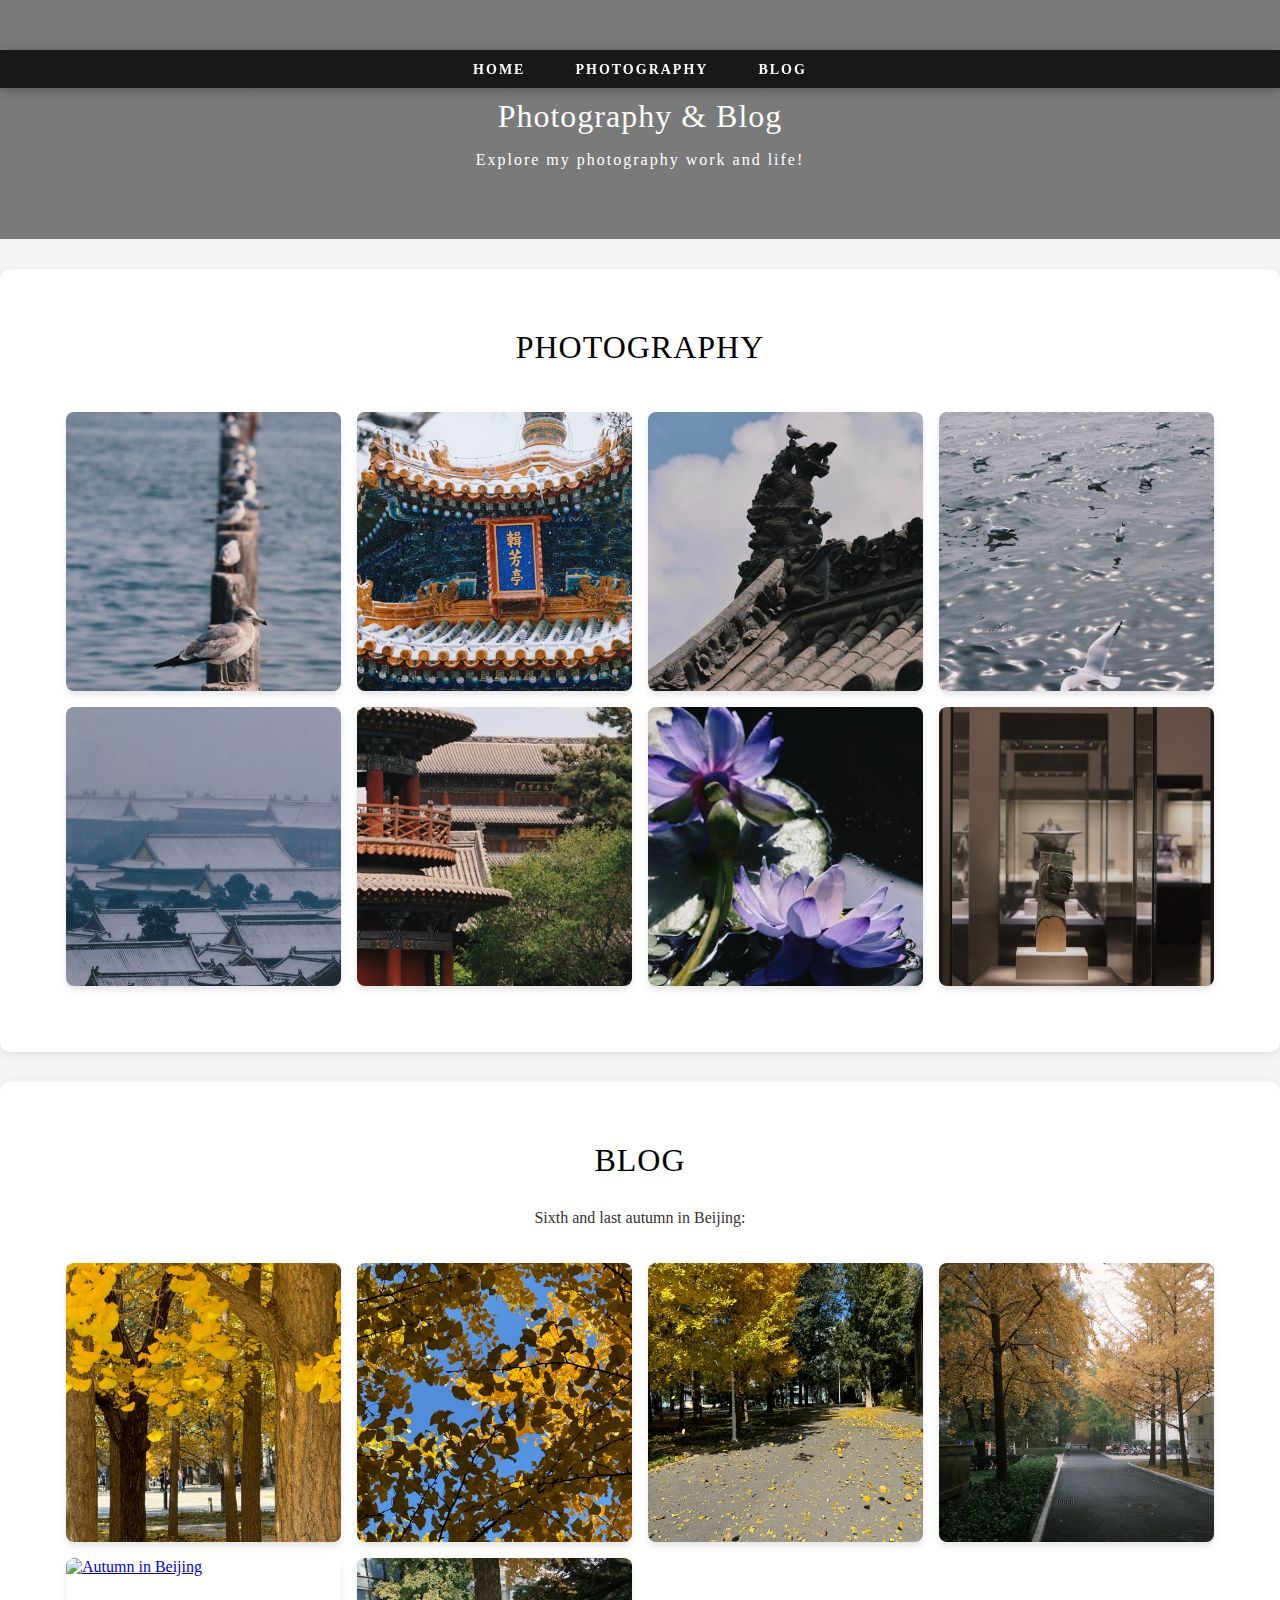
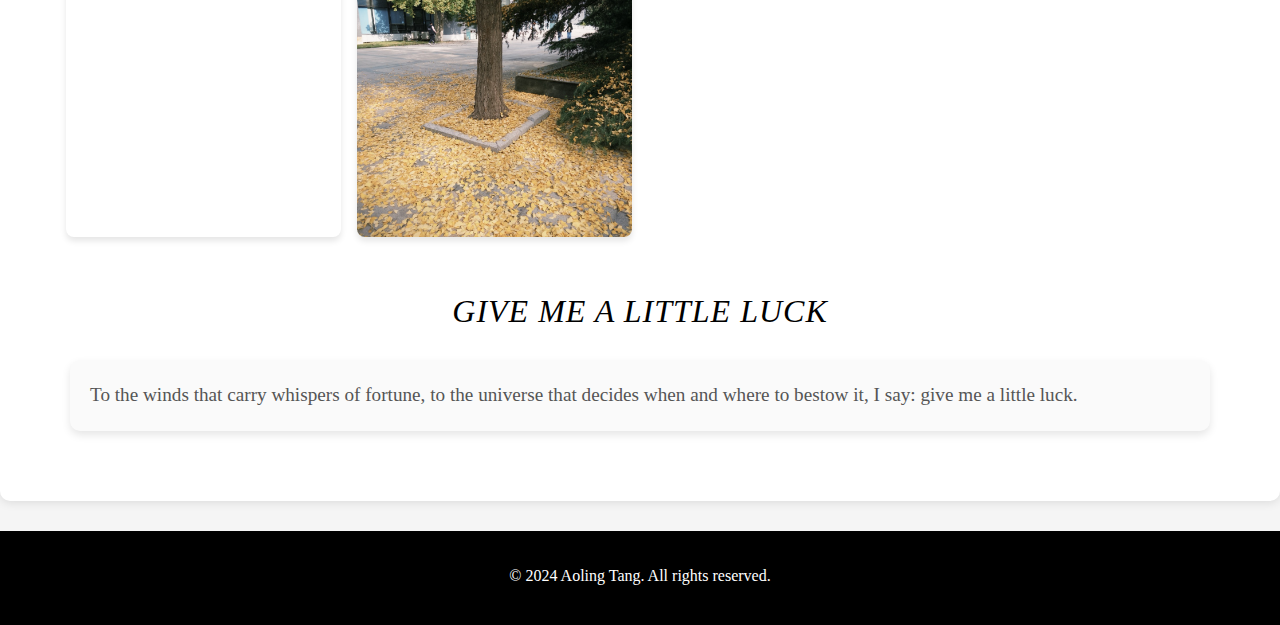
==== commit 99d527af: "Update more-about-me.html" ====
--- a/more-about-me.html
+++ b/more-about-me.html
@@ -180,42 +180,50 @@
     </section>
 
     <!-- Blog Section -->
-    <section id="blog" class="chanel-section">
-        <h2>Blog</h2>
-        <p>Sixth and last autumn in Beijing:</p>
-        <div class="blog-grid">
-            <div class="blog-item">
-                <a href="autumn.jpg" target="_blank" rel="noopener noreferrer">
-                    <img src="autumn.jpg" alt="Autumn in Beijing">
-                </a>
-            </div>
-            <div class="blog-item">
-                <a href="autumn1.jpg" target="_blank" rel="noopener noreferrer">
-                    <img src="autumn1.jpg" alt="Autumn in Beijing">
-                </a>
-            </div>
-            <div class="blog-item">
-                <a href="autumn2.jpg" target="_blank" rel="noopener noreferrer">
-                    <img src="autumn2.jpg" alt="Autumn in Beijing">
-                </a>
-            </div>
-            <div class="blog-item">
-                <a href="autumn3.jpg" target="_blank" rel="noopener noreferrer">
-                    <img src="autumn3.jpg" alt="Autumn in Beijing">
-                </a>
-            </div>
-            <div class="blog-item">
-                <a href="autumn4.jpg" target="_blank" rel="noopener noreferrer">
-                    <img src="autumn4.jpg" alt="Autumn in Beijing">
-                </a>
-            </div>
-            <div class="blog-item">
-                <a href="autumn5.jpg" target="_blank" rel="noopener noreferrer">
-                    <img src="autumn5.jpg" alt="Autumn in Beijing">
-                </a>
-            </div>
-        </div>
-    </section>
+   <section id="blog" class="chanel-section">
+    <h2>Blog</h2>
+    <p>Sixth and last autumn in Beijing:</p>
+    <div class="blog-grid">
+        <div class="blog-item">
+            <a href="autumn.jpg" target="_blank" rel="noopener noreferrer">
+                <img src="autumn.jpg" alt="Autumn in Beijing">
+            </a>
+        </div>
+        <div class="blog-item">
+            <a href="autumn1.jpg" target="_blank" rel="noopener noreferrer">
+                <img src="autumn1.jpg" alt="Autumn in Beijing">
+            </a>
+        </div>
+        <div class="blog-item">
+            <a href="autumn2.jpg" target="_blank" rel="noopener noreferrer">
+                <img src="autumn2.jpg" alt="Autumn in Beijing">
+            </a>
+        </div>
+        <div class="blog-item">
+            <a href="autumn3.jpg" target="_blank" rel="noopener noreferrer">
+                <img src="autumn3.jpg" alt="Autumn in Beijing">
+            </a>
+        </div>
+        <div class="blog-item">
+            <a href="autumn4.jpg" target="_blank" rel="noopener noreferrer">
+                <img src="autumn4.jpg" alt="Autumn in Beijing">
+            </a>
+        </div>
+        <div class="blog-item">
+            <a href="autumn5.jpg" target="_blank" rel="noopener noreferrer">
+                <img src="autumn5.jpg" alt="Autumn in Beijing">
+            </a>
+        </div>
+    </div>
+
+    <!-- Second Blog Post -->
+    <div class="blog2-section">
+        <h2 style="font-family: 'Playfair Display', serif; font-style: italic; text-align: center; margin-top: 40px;">Give Me a Little Luck</h2>
+        <p style="font-family: 'Playfair Display', serif; font-size: 1.2rem; line-height: 1.6; color: #555; text-align: justify; margin: 20px; padding: 20px; background: #fafafa; border-radius: 10px; box-shadow: 0 4px 8px rgba(0, 0, 0, 0.1);">
+          To the winds that carry whispers of fortune, to the universe that decides when and where to bestow it, I say: give me a little luck. 
+        </p>
+    </div>
+</section>
 
     <!-- Footer -->
     <footer>
